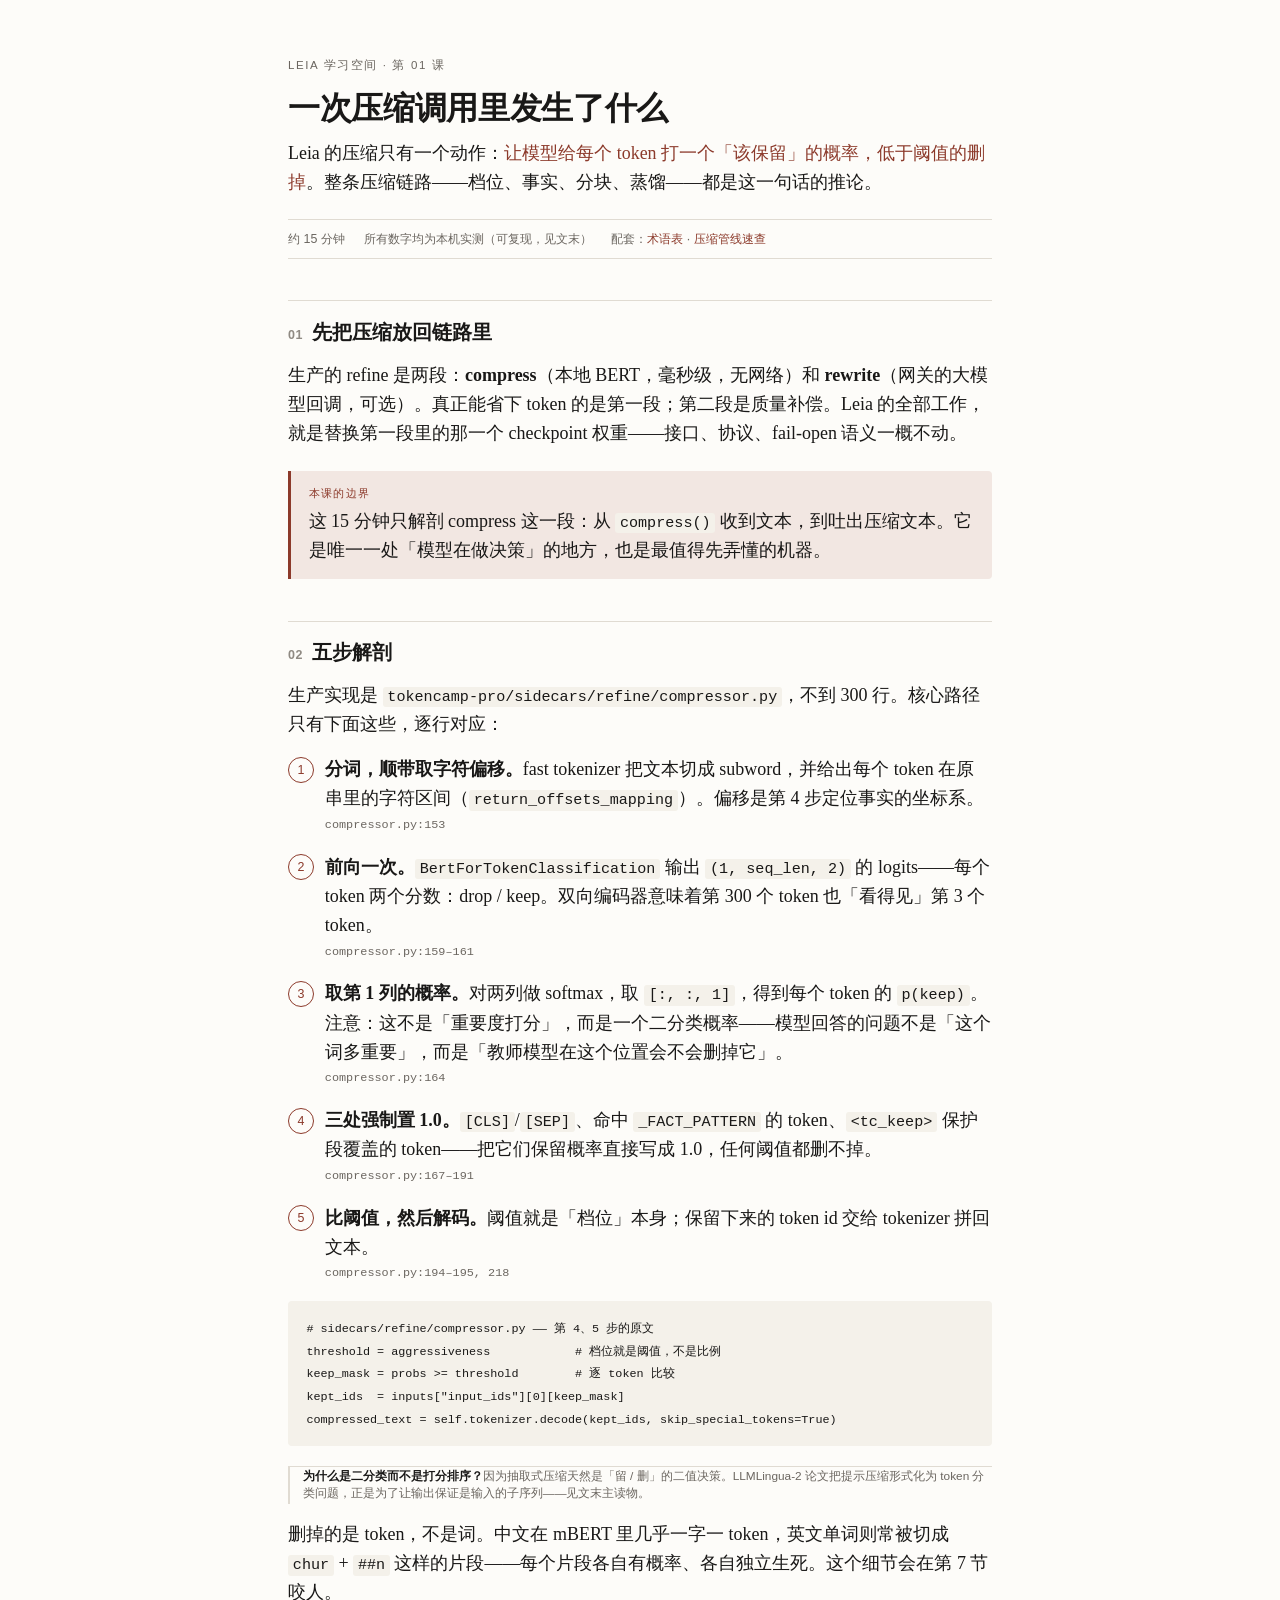
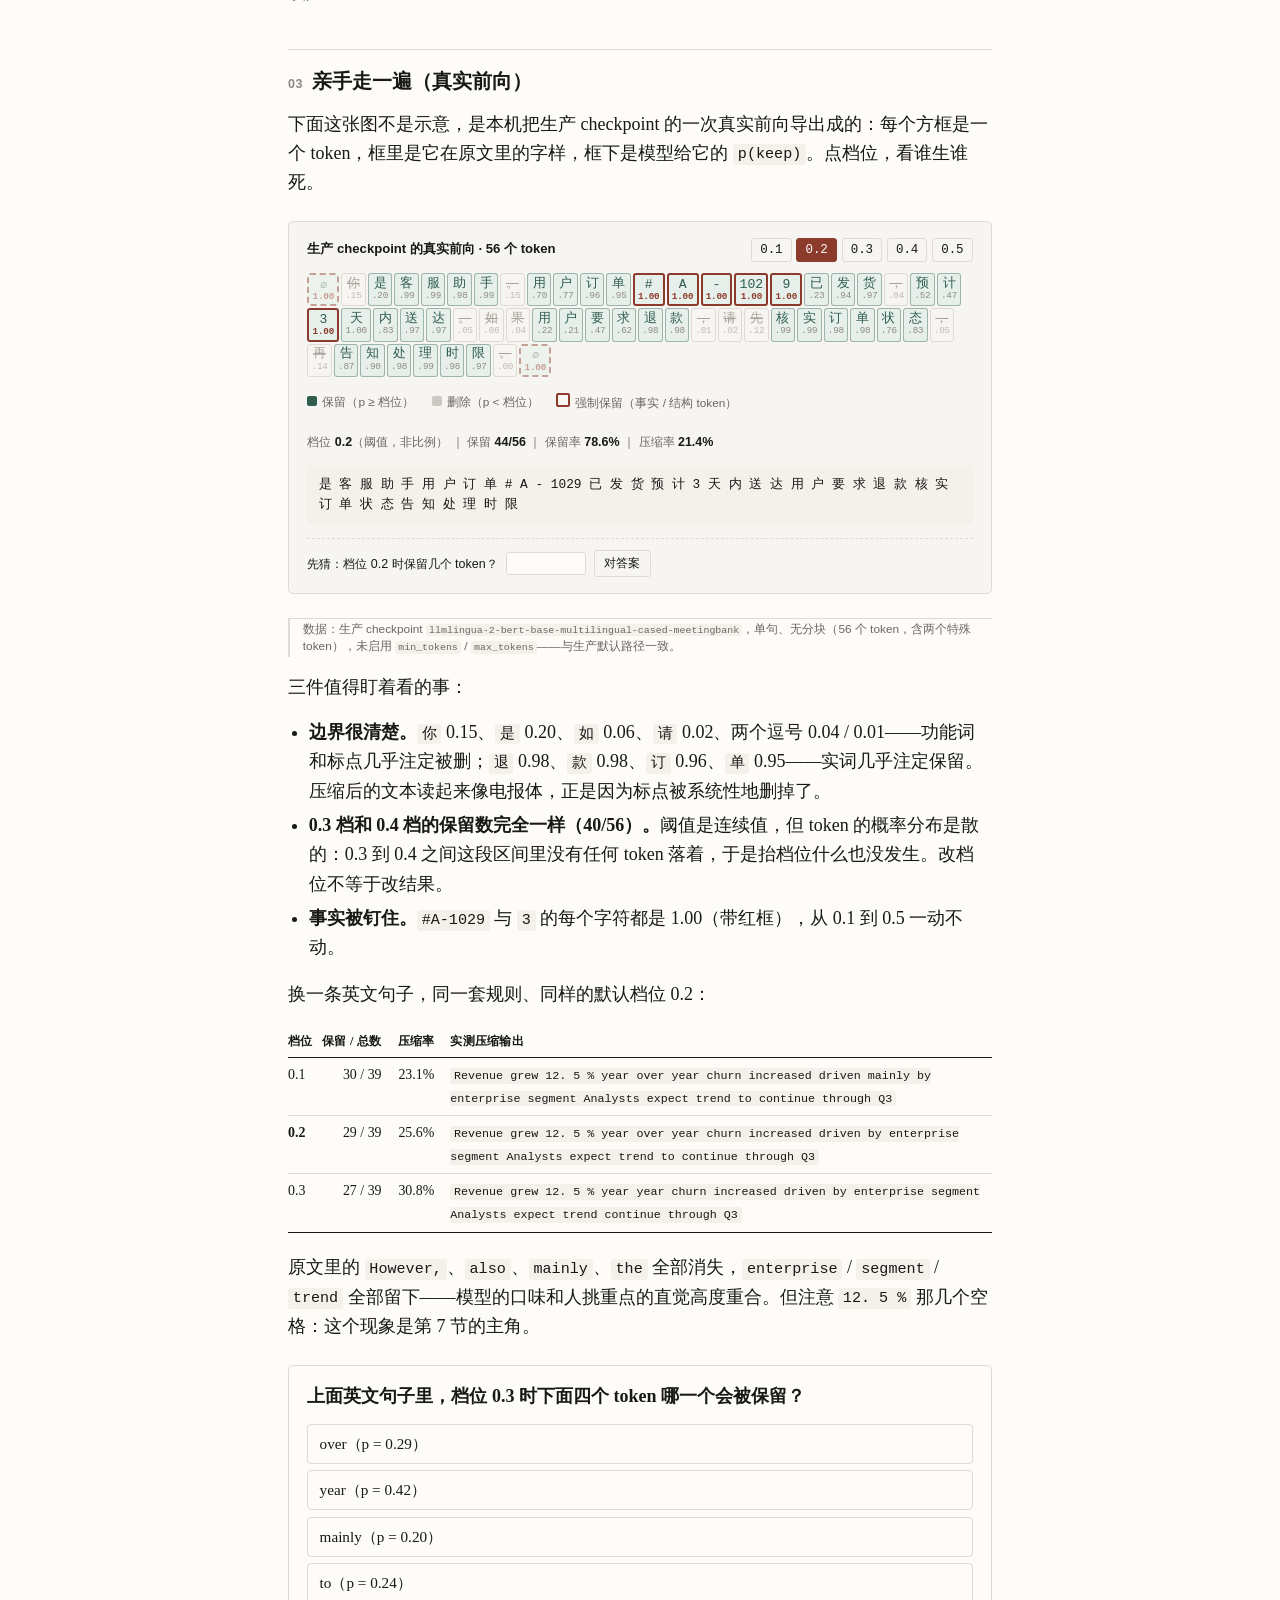
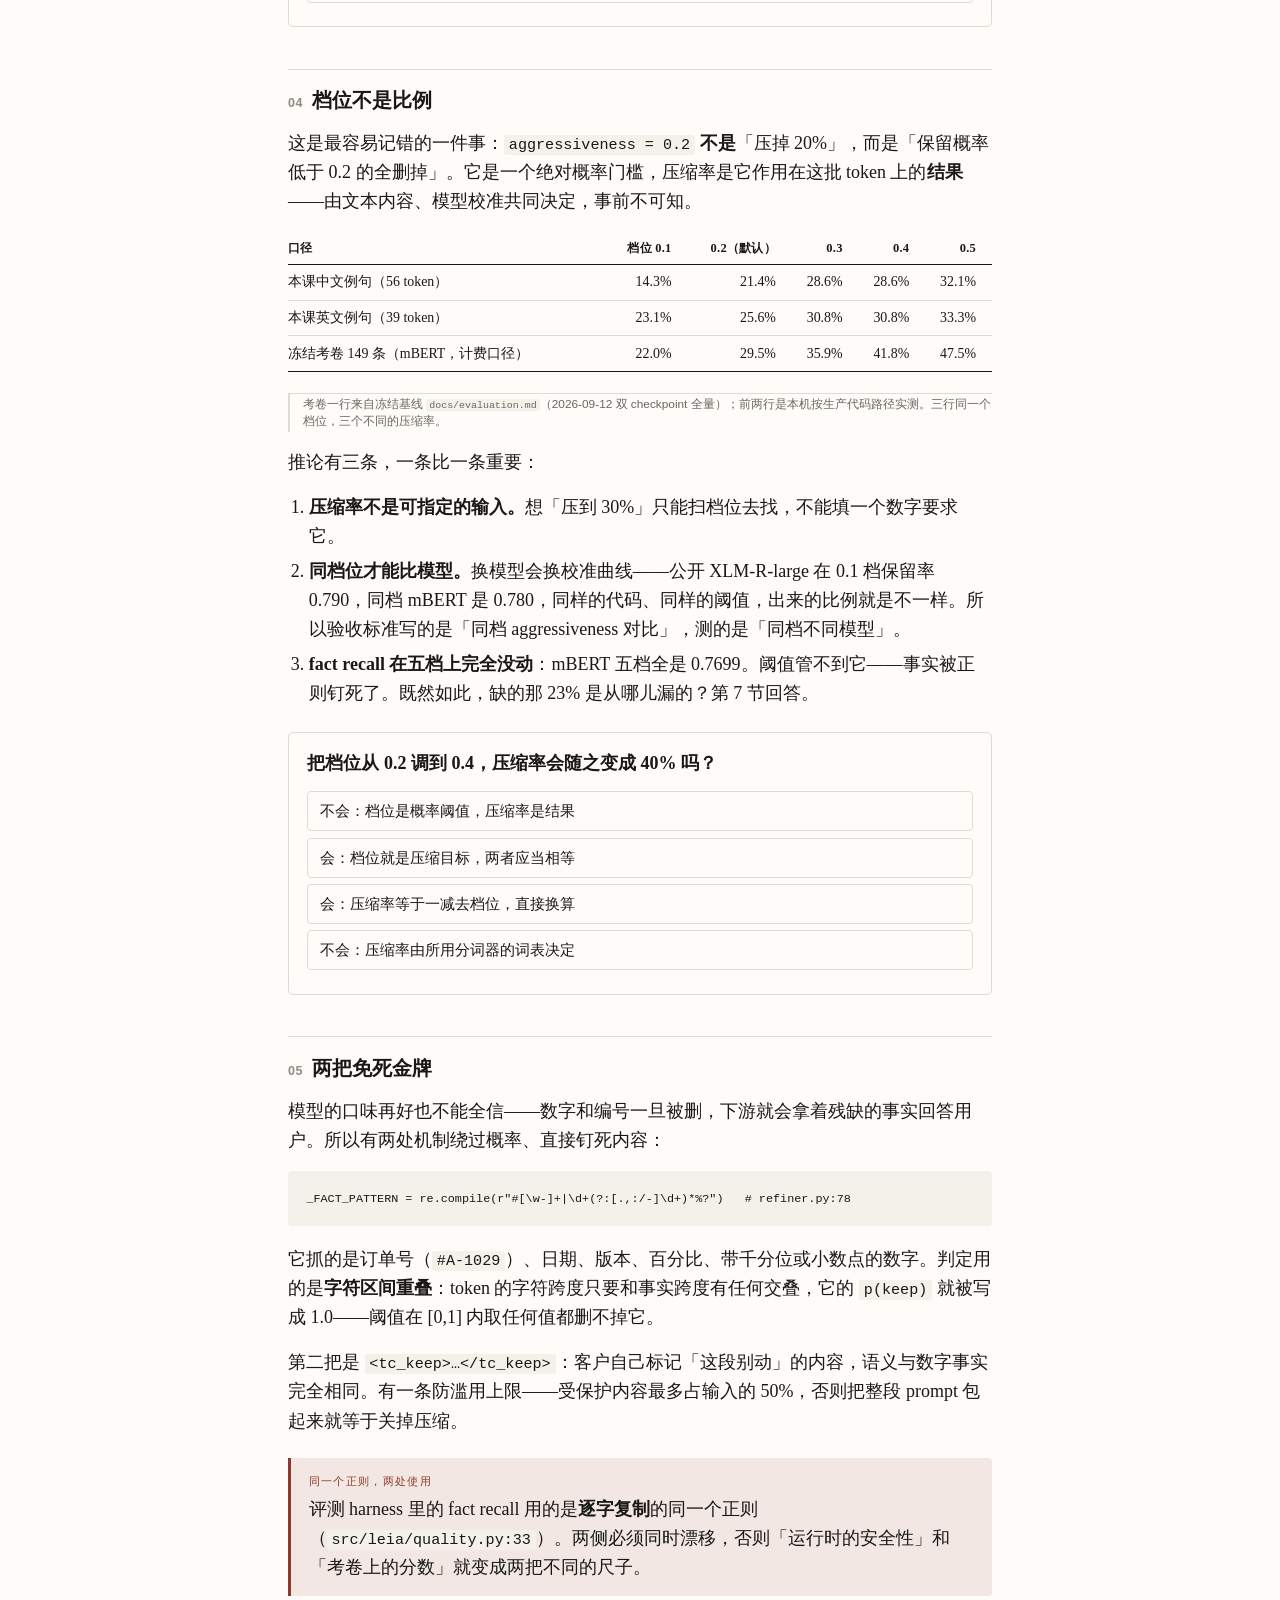
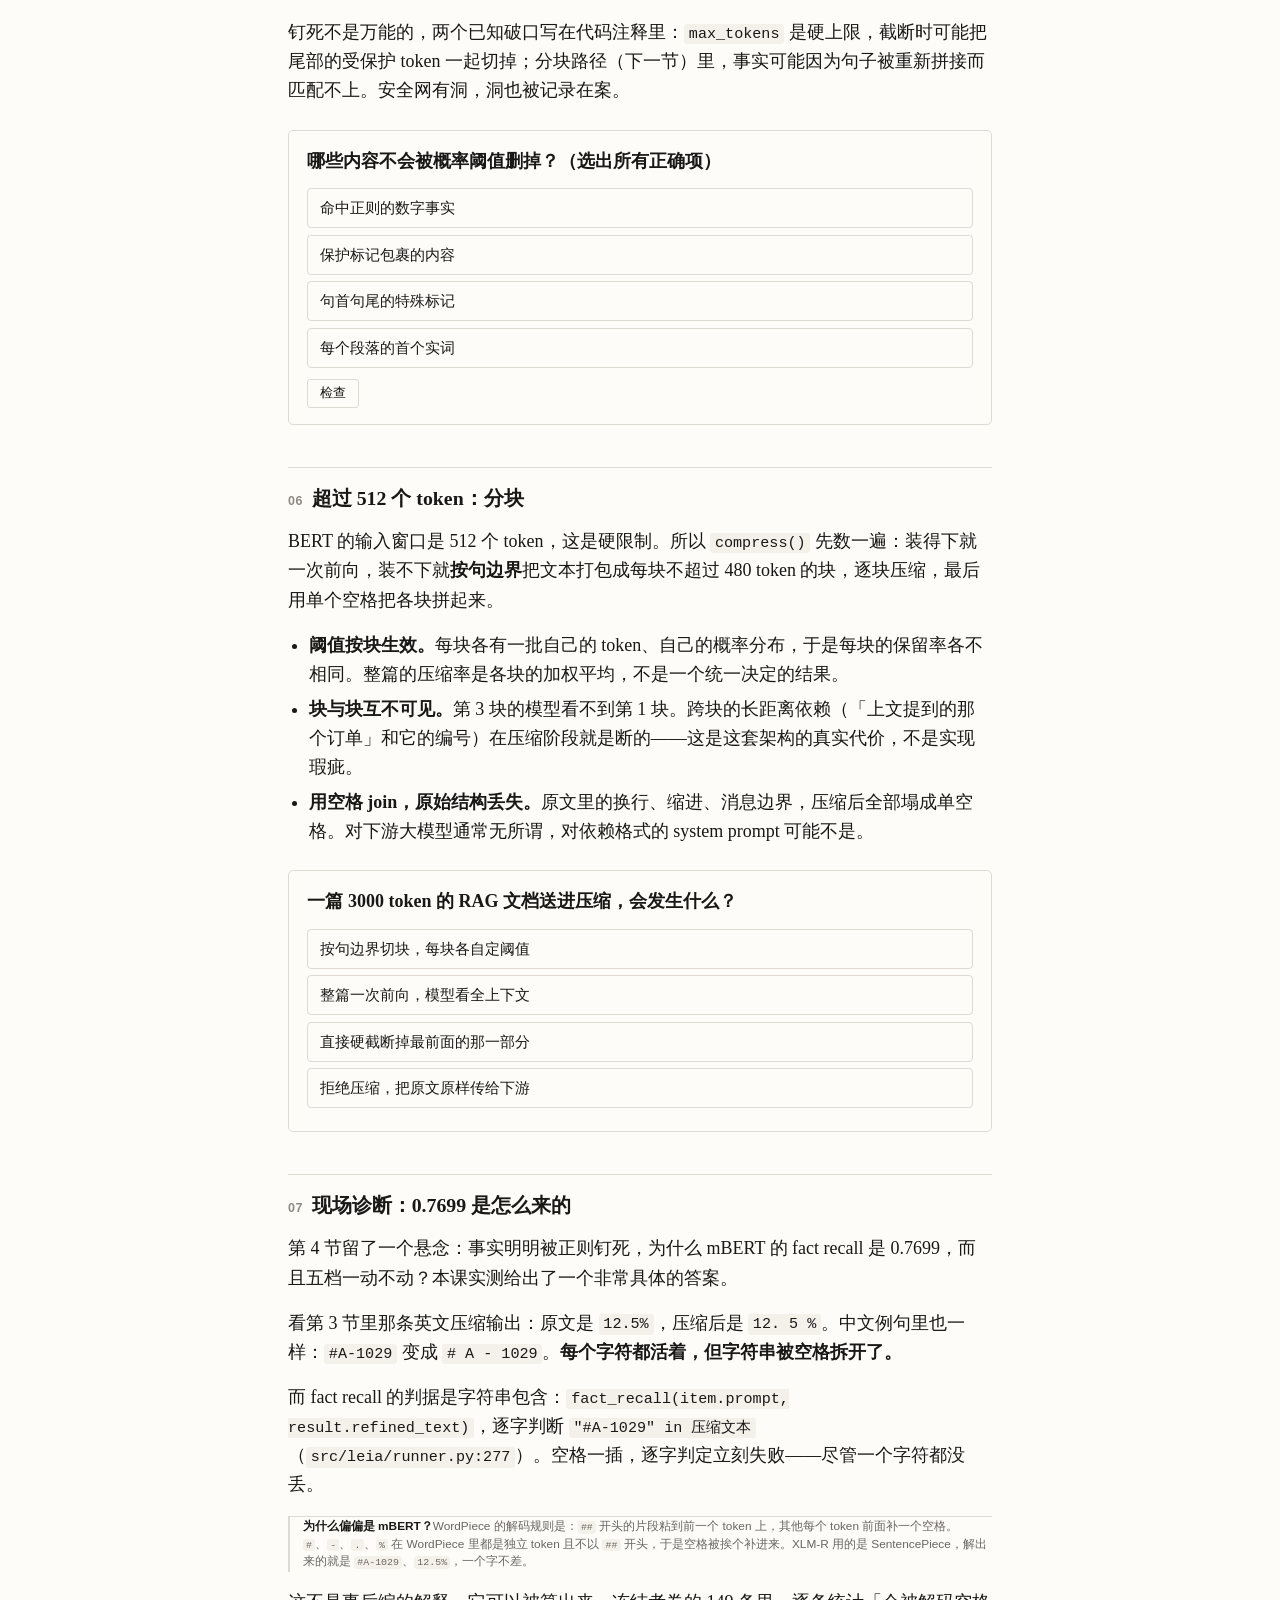
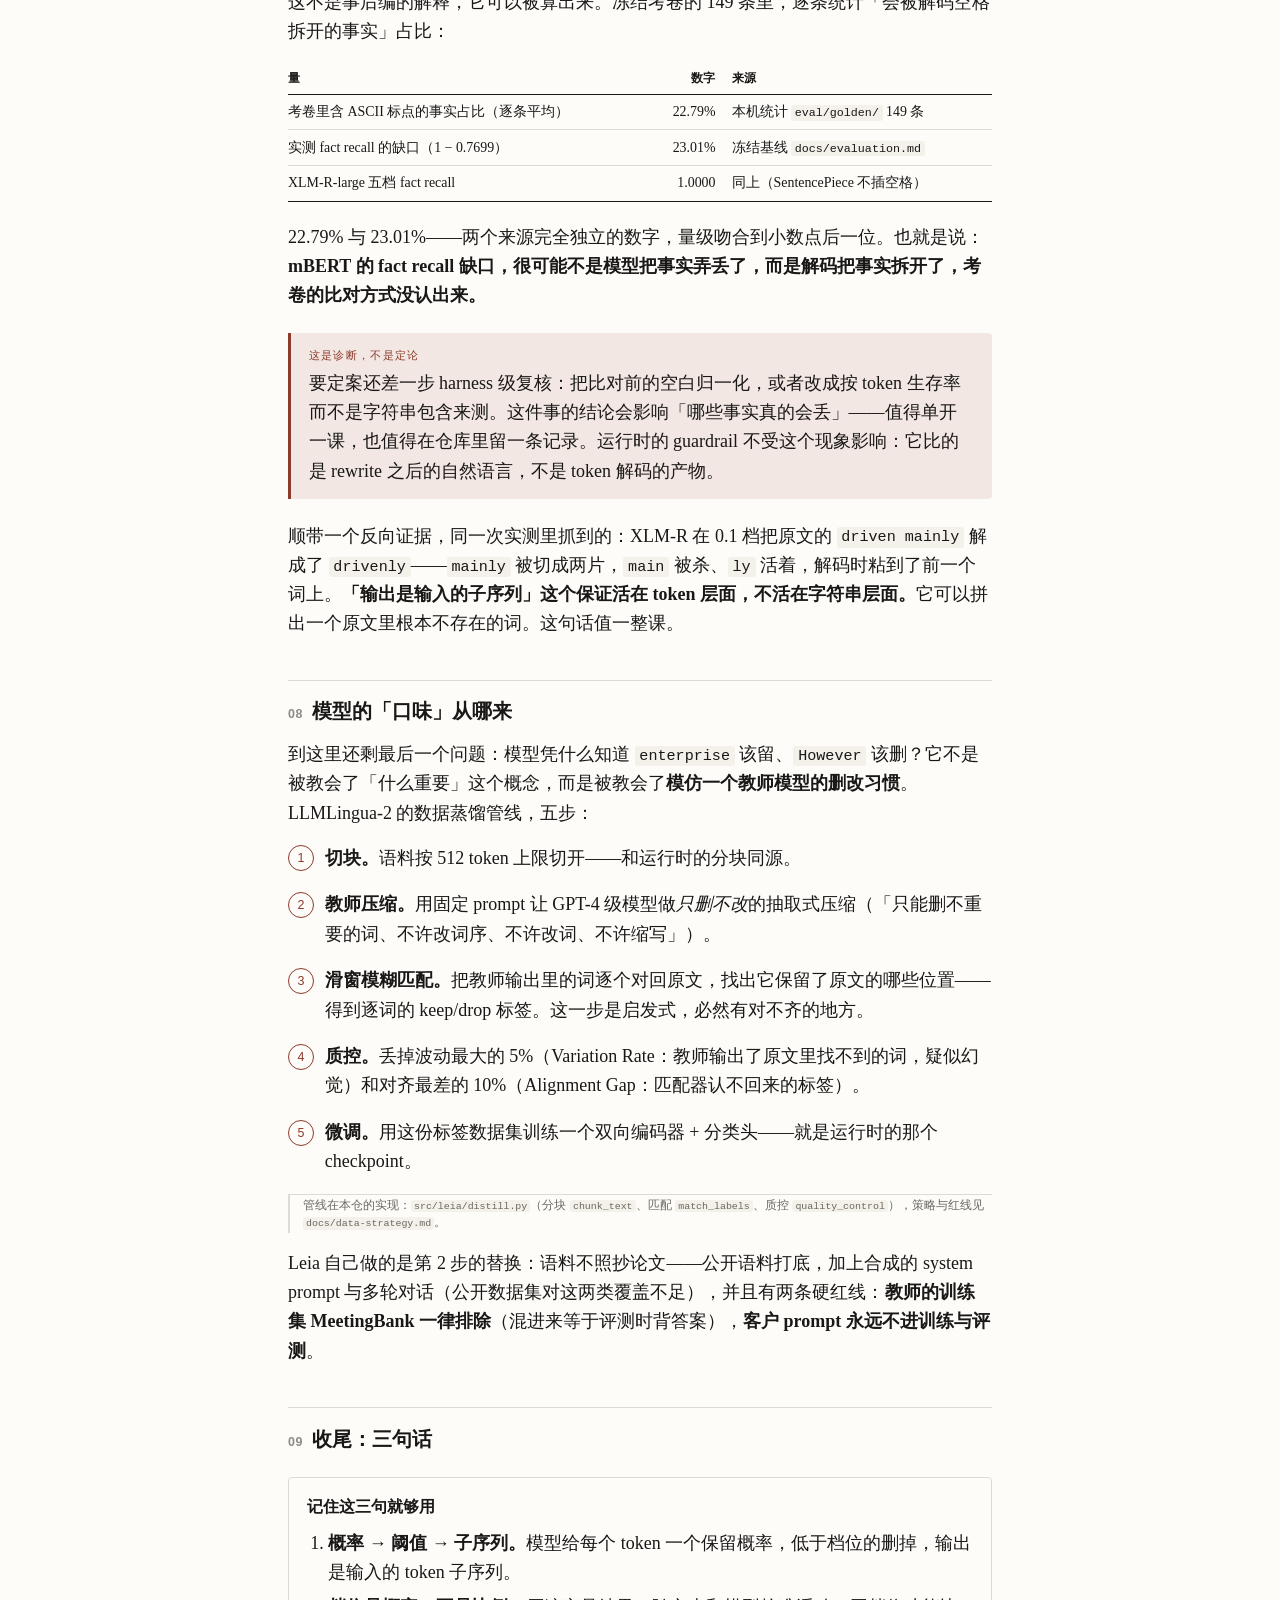
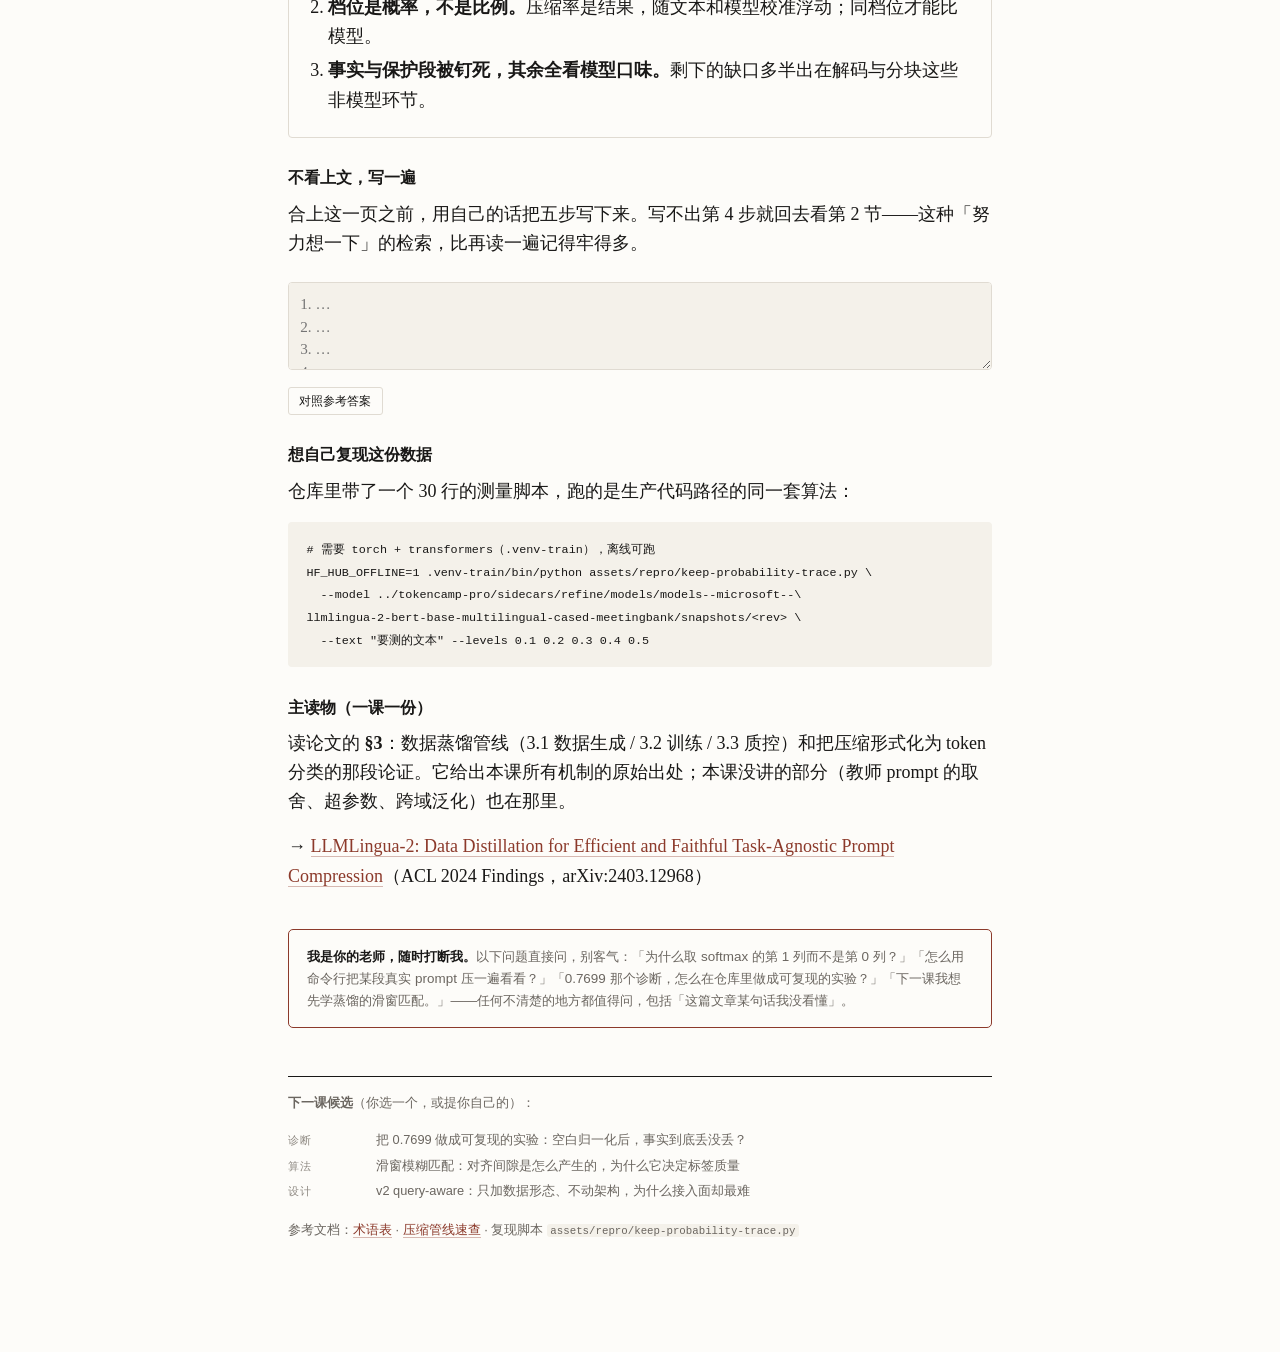
==== lessons/0001-what-happens-when-compress-runs.html @ a2d5cc8e "docs: add the teaching workspace — four lessons and four reference sheets Material for explaining th" ====
<!doctype html>
<html lang="zh-CN">
<head>
<meta charset="utf-8">
<meta name="viewport" content="width=device-width, initial-scale=1">
<title>第 01 课 · 一次压缩调用里发生了什么 — Leia 学习空间</title>
<link rel="stylesheet" href="../assets/lesson.css">
</head>
<body>
<main class="lesson">

<p class="eyebrow">Leia 学习空间 · 第 01 课</p>
<h1>一次压缩调用里发生了什么</h1>

<p class="lede">Leia 的压缩只有一个动作：<em>让模型给每个 token 打一个「该保留」的概率，低于阈值的删掉</em>。整条压缩链路——档位、事实、分块、蒸馏——都是这一句话的推论。</p>

<p class="meta">
  <span>约 15 分钟</span>
  <span>所有数字均为本机实测（可复现，见文末）</span>
  <span>配套：<a href="../reference/glossary.html">术语表</a> · <a href="../reference/compress-pipeline.html">压缩管线速查</a></span>
</p>

<h2><span class="num">01</span>先把压缩放回链路里</h2>

<p>生产的 refine 是两段：<strong>compress</strong>（本地 BERT，毫秒级，无网络）和 <strong>rewrite</strong>（网关的大模型回调，可选）。真正能省下 token 的是第一段；第二段是质量补偿。Leia 的全部工作，就是替换第一段里的那一个 checkpoint 权重——接口、协议、fail-open 语义一概不动。</p>

<div class="callout">
  <span class="label">本课的边界</span>
  <p>这 15 分钟只解剖 compress 这一段：从 <code>compress()</code> 收到文本，到吐出压缩文本。它是唯一一处「模型在做决策」的地方，也是最值得先弄懂的机器。</p>
</div>

<h2><span class="num">02</span>五步解剖</h2>

<p>生产实现是 <code>tokencamp-pro/sidecars/refine/compressor.py</code>，不到 300 行。核心路径只有下面这些，逐行对应：</p>

<ol class="steps">
  <li>
    <strong>分词，顺带取字符偏移。</strong>fast tokenizer 把文本切成 subword，并给出每个 token 在原串里的字符区间（<code>return_offsets_mapping</code>）。偏移是第 4 步定位事实的坐标系。
    <span class="where">compressor.py:153</span>
  </li>
  <li>
    <strong>前向一次。</strong><code>BertForTokenClassification</code> 输出 <code>(1, seq_len, 2)</code> 的 logits——每个 token 两个分数：drop / keep。双向编码器意味着第 300 个 token 也「看得见」第 3 个 token。
    <span class="where">compressor.py:159–161</span>
  </li>
  <li>
    <strong>取第 1 列的概率。</strong>对两列做 softmax，取 <code>[:, :, 1]</code>，得到每个 token 的 <code>p(keep)</code>。注意：这不是「重要度打分」，而是一个二分类概率——模型回答的问题不是「这个词多重要」，而是「教师模型在这个位置会不会删掉它」。
    <span class="where">compressor.py:164</span>
  </li>
  <li>
    <strong>三处强制置 1.0。</strong><code>[CLS]</code>/<code>[SEP]</code>、命中 <code>_FACT_PATTERN</code> 的 token、<code>&lt;tc_keep&gt;</code> 保护段覆盖的 token——把它们保留概率直接写成 1.0，任何阈值都删不掉。
    <span class="where">compressor.py:167–191</span>
  </li>
  <li>
    <strong>比阈值，然后解码。</strong>阈值就是「档位」本身；保留下来的 token id 交给 tokenizer 拼回文本。
    <span class="where">compressor.py:194–195, 218</span>
  </li>
</ol>

<pre><code># sidecars/refine/compressor.py —— 第 4、5 步的原文
threshold = aggressiveness            # 档位就是阈值，不是比例
keep_mask = probs &gt;= threshold        # 逐 token 比较
kept_ids  = inputs["input_ids"][0][keep_mask]
compressed_text = self.tokenizer.decode(kept_ids, skip_special_tokens=True)</code></pre>

<p class="note"><b>为什么是二分类而不是打分排序？</b>因为抽取式压缩天然是「留 / 删」的二值决策。LLMLingua-2 论文把提示压缩形式化为 token 分类问题，正是为了让输出保证是输入的子序列——见文末主读物。</p>

<p>删掉的是 token，不是词。中文在 mBERT 里几乎一字一 token，英文单词则常被切成 <code>chur</code> + <code>##n</code> 这样的片段——每个片段各自有概率、各自独立生死。这个细节会在第 7 节咬人。</p>

<h2><span class="num">03</span>亲手走一遍（真实前向）</h2>

<p>下面这张图不是示意，是本机把生产 checkpoint 的一次真实前向导出成的：每个方框是一个 token，框里是它在原文里的字样，框下是模型给它的 <code>p(keep)</code>。点档位，看谁生谁死。</p>

<div class="sim" id="sim-zh"></div>

<p class="note">数据：生产 checkpoint <code>llmlingua-2-bert-base-multilingual-cased-meetingbank</code>，单句、无分块（56 个 token，含两个特殊 token），未启用 <code>min_tokens</code> / <code>max_tokens</code>——与生产默认路径一致。</p>

<p>三件值得盯着看的事：</p>

<ul>
  <li><strong>边界很清楚。</strong><code>你</code> 0.15、<code>是</code> 0.20、<code>如</code> 0.06、<code>请</code> 0.02、两个逗号 0.04 / 0.01——功能词和标点几乎注定被删；<code>退</code> 0.98、<code>款</code> 0.98、<code>订</code> 0.96、<code>单</code> 0.95——实词几乎注定保留。压缩后的文本读起来像电报体，正是因为标点被系统性地删掉了。</li>
  <li><strong>0.3 档和 0.4 档的保留数完全一样（40/56）。</strong>阈值是连续值，但 token 的概率分布是散的：0.3 到 0.4 之间这段区间里没有任何 token 落着，于是抬档位什么也没发生。改档位不等于改结果。</li>
  <li><strong>事实被钉住。</strong><code>#A-1029</code> 与 <code>3</code> 的每个字符都是 1.00（带红框），从 0.1 到 0.5 一动不动。</li>
</ul>

<p>换一条英文句子，同一套规则、同样的默认档位 0.2：</p>

<table>
  <thead>
    <tr><th>档位</th><th class="num">保留 / 总数</th><th class="num">压缩率</th><th>实测压缩输出</th></tr>
  </thead>
  <tbody>
    <tr><td>0.1</td><td class="num">30 / 39</td><td class="num">23.1%</td><td><code>Revenue grew 12. 5 % year over year churn increased driven mainly by enterprise segment Analysts expect trend to continue through Q3</code></td></tr>
    <tr><td><strong>0.2</strong></td><td class="num">29 / 39</td><td class="num">25.6%</td><td><code>Revenue grew 12. 5 % year over year churn increased driven by enterprise segment Analysts expect trend to continue through Q3</code></td></tr>
    <tr><td>0.3</td><td class="num">27 / 39</td><td class="num">30.8%</td><td><code>Revenue grew 12. 5 % year year churn increased driven by enterprise segment Analysts expect trend continue through Q3</code></td></tr>
  </tbody>
</table>

<p>原文里的 <code>However,</code>、<code>also</code>、<code>mainly</code>、<code>the</code> 全部消失，<code>enterprise</code> / <code>segment</code> / <code>trend</code> 全部留下——模型的口味和人挑重点的直觉高度重合。但注意 <code>12. 5 %</code> 那几个空格：这个现象是第 7 节的主角。</p>

<div class="quiz">
  <p class="quiz-q">上面英文句子里，档位 <strong>0.3</strong> 时下面四个 token 哪一个会被<strong>保留</strong>？</p>
  <button class="quiz-opt" data-correct="false">over（p = 0.29）</button>
  <button class="quiz-opt" data-correct="true">year（p = 0.42）</button>
  <button class="quiz-opt" data-correct="false">mainly（p = 0.20）</button>
  <button class="quiz-opt" data-correct="false">to（p = 0.24）</button>
  <p class="quiz-fb"></p>
</div>

<h2><span class="num">04</span>档位不是比例</h2>

<p>这是最容易记错的一件事：<code>aggressiveness = 0.2</code> <strong>不是</strong>「压掉 20%」，而是「保留概率低于 0.2 的全删掉」。它是一个绝对概率门槛，压缩率是它作用在这批 token 上的<strong>结果</strong>——由文本内容、模型校准共同决定，事前不可知。</p>

<table>
  <thead>
    <tr><th>口径</th><th class="num">档位 0.1</th><th class="num">0.2（默认）</th><th class="num">0.3</th><th class="num">0.4</th><th class="num">0.5</th></tr>
  </thead>
  <tbody>
    <tr><td>本课中文例句（56 token）</td><td class="num">14.3%</td><td class="num">21.4%</td><td class="num">28.6%</td><td class="num">28.6%</td><td class="num">32.1%</td></tr>
    <tr><td>本课英文例句（39 token）</td><td class="num">23.1%</td><td class="num">25.6%</td><td class="num">30.8%</td><td class="num">30.8%</td><td class="num">33.3%</td></tr>
    <tr><td>冻结考卷 149 条（mBERT，计费口径）</td><td class="num">22.0%</td><td class="num">29.5%</td><td class="num">35.9%</td><td class="num">41.8%</td><td class="num">47.5%</td></tr>
  </tbody>
</table>

<p class="note">考卷一行来自冻结基线 <code>docs/evaluation.md</code>（2026-09-12 双 checkpoint 全量）；前两行是本机按生产代码路径实测。三行同一个档位，三个不同的压缩率。</p>

<p>推论有三条，一条比一条重要：</p>

<ol>
  <li><strong>压缩率不是可指定的输入。</strong>想「压到 30%」只能扫档位去找，不能填一个数字要求它。</li>
  <li><strong>同档位才能比模型。</strong>换模型会换校准曲线——公开 XLM-R-large 在 0.1 档保留率 0.790，同档 mBERT 是 0.780，同样的代码、同样的阈值，出来的比例就是不一样。所以验收标准写的是「同档 aggressiveness 对比」，测的是「同档不同模型」。</li>
  <li><strong>fact recall 在五档上完全没动</strong>：mBERT 五档全是 0.7699。阈值管不到它——事实被正则钉死了。既然如此，缺的那 23% 是从哪儿漏的？第 7 节回答。</li>
</ol>

<div class="quiz">
  <p class="quiz-q">把档位从 0.2 调到 0.4，压缩率会随之变成 40% 吗？</p>
  <button class="quiz-opt" data-correct="true">不会：档位是概率阈值，压缩率是结果</button>
  <button class="quiz-opt" data-correct="false">会：档位就是压缩目标，两者应当相等</button>
  <button class="quiz-opt" data-correct="false">会：压缩率等于一减去档位，直接换算</button>
  <button class="quiz-opt" data-correct="false">不会：压缩率由所用分词器的词表决定</button>
  <p class="quiz-fb"></p>
</div>

<h2><span class="num">05</span>两把免死金牌</h2>

<p>模型的口味再好也不能全信——数字和编号一旦被删，下游就会拿着残缺的事实回答用户。所以有两处机制绕过概率、直接钉死内容：</p>

<pre><code>_FACT_PATTERN = re.compile(r"#[\w-]+|\d+(?:[.,:/-]\d+)*%?")   # refiner.py:78</code></pre>

<p>它抓的是订单号（<code>#A-1029</code>）、日期、版本、百分比、带千分位或小数点的数字。判定用的是<strong>字符区间重叠</strong>：token 的字符跨度只要和事实跨度有任何交叠，它的 <code>p(keep)</code> 就被写成 1.0——阈值在 [0,1] 内取任何值都删不掉它。</p>

<p>第二把是 <code>&lt;tc_keep&gt;…&lt;/tc_keep&gt;</code>：客户自己标记「这段别动」的内容，语义与数字事实完全相同。有一条防滥用上限——受保护内容最多占输入的 50%，否则把整段 prompt 包起来就等于关掉压缩。</p>

<div class="callout">
  <span class="label">同一个正则，两处使用</span>
  <p>评测 harness 里的 fact recall 用的是<strong>逐字复制</strong>的同一个正则（<code>src/leia/quality.py:33</code>）。两侧必须同时漂移，否则「运行时的安全性」和「考卷上的分数」就变成两把不同的尺子。</p>
</div>

<p>钉死不是万能的，两个已知破口写在代码注释里：<code>max_tokens</code> 是硬上限，截断时可能把尾部的受保护 token 一起切掉；分块路径（下一节）里，事实可能因为句子被重新拼接而匹配不上。安全网有洞，洞也被记录在案。</p>

<div class="quiz" data-multi="true">
  <p class="quiz-q">哪些内容<strong>不会</strong>被概率阈值删掉？（选出所有正确项）</p>
  <button class="quiz-opt" data-correct="true" aria-pressed="false">命中正则的数字事实</button>
  <button class="quiz-opt" data-correct="true" aria-pressed="false">保护标记包裹的内容</button>
  <button class="quiz-opt" data-correct="true" aria-pressed="false">句首句尾的特殊标记</button>
  <button class="quiz-opt" data-correct="false" aria-pressed="false">每个段落的首个实词</button>
  <button class="quiz-check" type="button">检查</button>
  <p class="quiz-fb"></p>
</div>

<h2><span class="num">06</span>超过 512 个 token：分块</h2>

<p>BERT 的输入窗口是 512 个 token，这是硬限制。所以 <code>compress()</code> 先数一遍：装得下就一次前向，装不下就<strong>按句边界</strong>把文本打包成每块不超过 480 token 的块，逐块压缩，最后用单个空格把各块拼起来。</p>

<ul>
  <li><strong>阈值按块生效。</strong>每块各有一批自己的 token、自己的概率分布，于是每块的保留率各不相同。整篇的压缩率是各块的加权平均，不是一个统一决定的结果。</li>
  <li><strong>块与块互不可见。</strong>第 3 块的模型看不到第 1 块。跨块的长距离依赖（「上文提到的那个订单」和它的编号）在压缩阶段就是断的——这是这套架构的真实代价，不是实现瑕疵。</li>
  <li><strong>用空格 join，原始结构丢失。</strong>原文里的换行、缩进、消息边界，压缩后全部塌成单空格。对下游大模型通常无所谓，对依赖格式的 system prompt 可能不是。</li>
</ul>

<div class="quiz">
  <p class="quiz-q">一篇 3000 token 的 RAG 文档送进压缩，会发生什么？</p>
  <button class="quiz-opt" data-correct="true">按句边界切块，每块各自定阈值</button>
  <button class="quiz-opt" data-correct="false">整篇一次前向，模型看全上下文</button>
  <button class="quiz-opt" data-correct="false">直接硬截断掉最前面的那一部分</button>
  <button class="quiz-opt" data-correct="false">拒绝压缩，把原文原样传给下游</button>
  <p class="quiz-fb"></p>
</div>

<h2><span class="num">07</span>现场诊断：0.7699 是怎么来的</h2>

<p>第 4 节留了一个悬念：事实明明被正则钉死，为什么 mBERT 的 fact recall 是 0.7699，而且五档一动不动？本课实测给出了一个非常具体的答案。</p>

<p>看第 3 节里那条英文压缩输出：原文是 <code>12.5%</code>，压缩后是 <code>12. 5 %</code>。中文例句里也一样：<code>#A-1029</code> 变成 <code># A - 1029</code>。<strong>每个字符都活着，但字符串被空格拆开了。</strong></p>

<p>而 fact recall 的判据是字符串包含：<code>fact_recall(item.prompt, result.refined_text)</code>，逐字判断 <code>"#A-1029" in 压缩文本</code>（<code>src/leia/runner.py:277</code>）。空格一插，逐字判定立刻失败——尽管一个字符都没丢。</p>

<p class="note"><b>为什么偏偏是 mBERT？</b>WordPiece 的解码规则是：<code>##</code> 开头的片段粘到前一个 token 上，其他每个 token 前面补一个空格。<code>#</code>、<code>-</code>、<code>.</code>、<code>%</code> 在 WordPiece 里都是独立 token 且不以 <code>##</code> 开头，于是空格被挨个补进来。XLM-R 用的是 SentencePiece，解出来的就是 <code>#A-1029</code>、<code>12.5%</code>，一个字不差。</p>

<p>这不是事后编的解释，它可以被算出来。冻结考卷的 149 条里，逐条统计「会被解码空格拆开的事实」占比：</p>

<table>
  <thead><tr><th>量</th><th class="num">数字</th><th>来源</th></tr></thead>
  <tbody>
    <tr><td>考卷里含 ASCII 标点的事实占比（逐条平均）</td><td class="num">22.79%</td><td>本机统计 <code>eval/golden/</code> 149 条</td></tr>
    <tr><td>实测 fact recall 的缺口（1 − 0.7699）</td><td class="num">23.01%</td><td>冻结基线 <code>docs/evaluation.md</code></td></tr>
    <tr><td>XLM-R-large 五档 fact recall</td><td class="num">1.0000</td><td>同上（SentencePiece 不插空格）</td></tr>
  </tbody>
</table>

<p>22.79% 与 23.01%——两个来源完全独立的数字，量级吻合到小数点后一位。也就是说：<strong>mBERT 的 fact recall 缺口，很可能不是模型把事实弄丢了，而是解码把事实拆开了，考卷的比对方式没认出来。</strong></p>

<div class="callout">
  <span class="label">这是诊断，不是定论</span>
  <p>要定案还差一步 harness 级复核：把比对前的空白归一化，或者改成按 token 生存率而不是字符串包含来测。这件事的结论会影响「哪些事实真的会丢」——值得单开一课，也值得在仓库里留一条记录。运行时的 guardrail 不受这个现象影响：它比的是 rewrite 之后的自然语言，不是 token 解码的产物。</p>
</div>

<p>顺带一个反向证据，同一次实测里抓到的：XLM-R 在 0.1 档把原文的 <code>driven mainly</code> 解成了 <code>drivenly</code>——<code>mainly</code> 被切成两片，<code>main</code> 被杀、<code>ly</code> 活着，解码时粘到了前一个词上。<strong>「输出是输入的子序列」这个保证活在 token 层面，不活在字符串层面。</strong>它可以拼出一个原文里根本不存在的词。这句话值一整课。</p>

<h2><span class="num">08</span>模型的「口味」从哪来</h2>

<p>到这里还剩最后一个问题：模型凭什么知道 <code>enterprise</code> 该留、<code>However</code> 该删？它不是被教会了「什么重要」这个概念，而是被教会了<strong>模仿一个教师模型的删改习惯</strong>。LLMLingua-2 的数据蒸馏管线，五步：</p>

<ol class="steps">
  <li><strong>切块。</strong>语料按 512 token 上限切开——和运行时的分块同源。</li>
  <li><strong>教师压缩。</strong>用固定 prompt 让 GPT-4 级模型做<em>只删不改</em>的抽取式压缩（「只能删不重要的词、不许改词序、不许改词、不许缩写」）。</li>
  <li><strong>滑窗模糊匹配。</strong>把教师输出里的词逐个对回原文，找出它保留了原文的哪些位置——得到逐词的 keep/drop 标签。这一步是启发式，必然有对不齐的地方。</li>
  <li><strong>质控。</strong>丢掉波动最大的 5%（Variation Rate：教师输出了原文里找不到的词，疑似幻觉）和对齐最差的 10%（Alignment Gap：匹配器认不回来的标签）。</li>
  <li><strong>微调。</strong>用这份标签数据集训练一个双向编码器 + 分类头——就是运行时的那个 checkpoint。</li>
</ol>

<p class="note">管线在本仓的实现：<code>src/leia/distill.py</code>（分块 <code>chunk_text</code>、匹配 <code>match_labels</code>、质控 <code>quality_control</code>），策略与红线见 <code>docs/data-strategy.md</code>。</p>

<p>Leia 自己做的是第 2 步的替换：语料不照抄论文——公开语料打底，加上合成的 system prompt 与多轮对话（公开数据集对这两类覆盖不足），并且有两条硬红线：<strong>教师的训练集 MeetingBank 一律排除</strong>（混进来等于评测时背答案），<strong>客户 prompt 永远不进训练与评测</strong>。</p>

<h2><span class="num">09</span>收尾：三句话</h2>

<div class="rule-box">
  <h3>记住这三句就够用</h3>
  <ol>
    <li><strong>概率 → 阈值 → 子序列。</strong>模型给每个 token 一个保留概率，低于档位的删掉，输出是输入的 token 子序列。</li>
    <li><strong>档位是概率，不是比例。</strong>压缩率是结果，随文本和模型校准浮动；同档位才能比模型。</li>
    <li><strong>事实与保护段被钉死，其余全看模型口味。</strong>剩下的缺口多半出在解码与分块这些非模型环节。</li>
  </ol>
</div>

<h3>不看上文，写一遍</h3>
<p>合上这一页之前，用自己的话把五步写下来。写不出第 4 步就回去看第 2 节——这种「努力想一下」的检索，比再读一遍记得牢得多。</p>

<div class="recall" data-key="lesson-0001:five-steps">
  <textarea placeholder="1. …&#10;2. …&#10;3. …&#10;4. …&#10;5. …"></textarea>
  <div class="recall-bar"><button class="recall-btn" type="button">对照参考答案</button></div>
  <div class="recall-answer">
    <p>1. <strong>分词 + 取字符偏移</strong>（偏移留给事实定位用）；<br>
       2. <strong>前向一次</strong>，得到每个 token 的两个 logits；<br>
       3. <strong>softmax 取第 1 列</strong>，得到 <code>p(keep)</code>；<br>
       4. <strong>三处强制 1.0</strong>：特殊 token、事实正则命中、<code>&lt;tc_keep&gt;</code> 保护段；<br>
       5. <strong>与档位比较并解码</strong>：<code>p &gt;= aggressiveness</code> 的 token 拼回文本。</p>
  </div>
</div>

<h3>想自己复现这份数据</h3>
<p>仓库里带了一个 30 行的测量脚本，跑的是生产代码路径的同一套算法：</p>

<pre><code># 需要 torch + transformers（.venv-train），离线可跑
HF_HUB_OFFLINE=1 .venv-train/bin/python assets/repro/keep-probability-trace.py \
  --model ../tokencamp-pro/sidecars/refine/models/models--microsoft--\
llmlingua-2-bert-base-multilingual-cased-meetingbank/snapshots/&lt;rev&gt; \
  --text "要测的文本" --levels 0.1 0.2 0.3 0.4 0.5</code></pre>

<h3>主读物（一课一份）</h3>
<p>读论文的 <strong>§3</strong>：数据蒸馏管线（3.1 数据生成 / 3.2 训练 / 3.3 质控）和把压缩形式化为 token 分类的那段论证。它给出本课所有机制的原始出处；本课没讲的部分（教师 prompt 的取舍、超参数、跨域泛化）也在那里。</p>
<p>→ <a href="https://arxiv.org/abs/2403.12968">LLMLingua-2: Data Distillation for Efficient and Faithful Task-Agnostic Prompt Compression</a>（ACL 2024 Findings，arXiv:2403.12968）</p>

<div class="ask-teacher">
  <b>我是你的老师，随时打断我。</b>以下问题直接问，别客气：「为什么取 softmax 的第 1 列而不是第 0 列？」「怎么用命令行把某段真实 prompt 压一遍看看？」「0.7699 那个诊断，怎么在仓库里做成可复现的实验？」「下一课我想先学蒸馏的滑窗匹配。」——任何不清楚的地方都值得问，包括「这篇文章某句话我没看懂」。
</div>

<div class="docnav">
  <p><strong>下一课候选</strong>（你选一个，或提你自己的）：</p>
  <ul>
    <li><span class="tag">诊断</span>把 0.7699 做成可复现的实验：空白归一化后，事实到底丢没丢？</li>
    <li><span class="tag">算法</span>滑窗模糊匹配：对齐间隙是怎么产生的，为什么它决定标签质量</li>
    <li><span class="tag">设计</span>v2 query-aware：只加数据形态、不动架构，为什么接入面却最难</li>
  </ul>
  <p style="margin-top:1rem">参考文档：<a href="../reference/glossary.html">术语表</a> · <a href="../reference/compress-pipeline.html">压缩管线速查</a> · 复现脚本 <code>assets/repro/keep-probability-trace.py</code></p>
</div>

</main>

<script src="../assets/data/trace-zh.js"></script>
<script src="../assets/threshold-sim.js"></script>
<script src="../assets/quiz.js"></script>
<script>
  ThresholdSim.mount(document.getElementById("sim-zh"), window.LEIA_TRACE_ZH, {
    title: "生产 checkpoint 的真实前向 · 56 个 token",
    initial: 0.2
  });
</script>
</body>
</html>
---- assets/lesson.css ----
/* ==========================================================================
   lesson.css — shared stylesheet for the Leia teaching workspace
   Linked by every lesson and reference document so the course reads as one
   document family. Plain CSS, no build step, works from file:// and prints.
   ========================================================================== */

:root {
  --paper: #fdfcf9;
  --ink: #191817;
  --muted: #6b6660;
  --faint: #8f8a83;
  --rule: #e0dbd2;
  --accent: #8c3a2b;
  --accent-soft: #f2e7e2;
  --keep: #2f5d50;
  --keep-soft: #e6efe9;
  --drop: #a9a39b;
  --code-bg: #f4f1ea;
  --measure: 44rem;
  --serif: "Iowan Old Style", "Palatino Linotype", Palatino, Georgia,
    "Songti SC", "Noto Serif CJK SC", "Sources Han Serif SC", serif;
  --sans: -apple-system, BlinkMacSystemFont, "Segoe UI", "PingFang SC",
    "Hiragino Sans GB", "Microsoft YaHei", sans-serif;
  --mono: ui-monospace, "SF Mono", SFMono-Regular, Menlo, Consolas,
    "Liberation Mono", monospace;
}

@media (prefers-color-scheme: dark) {
  :root {
    --paper: #171615;
    --ink: #e9e5de;
    --muted: #a49e95;
    --faint: #8b857d;
    --rule: #38352f;
    --accent: #dc9b86;
    --accent-soft: #2e2523;
    --keep: #86c7b0;
    --keep-soft: #1e2a26;
    --drop: #6d6862;
    --code-bg: #211f1d;
  }
}

* { box-sizing: border-box; }

html { -webkit-text-size-adjust: 100%; }

body {
  margin: 0;
  padding: 3.5rem 1.5rem 6rem;
  background: var(--paper);
  color: var(--ink);
  font-family: var(--serif);
  font-size: 18px;
  line-height: 1.62;
  font-kerning: normal;
  text-rendering: optimizeLegibility;
}

.lesson,
.doc {
  max-width: var(--measure);
  margin: 0 auto;
}

a {
  color: var(--accent);
  text-decoration: none;
  border-bottom: 1px solid color-mix(in srgb, var(--accent) 35%, transparent);
}
a:hover { border-bottom-color: var(--accent); }

p { margin: 0 0 1rem; }
ul, ol { margin: 0 0 1.1rem; padding-left: 1.3rem; }
li { margin-bottom: .35rem; }
strong { font-weight: 650; }
em { font-style: italic; }

code, pre, kbd {
  font-family: var(--mono);
  font-size: .84em;
}
code {
  background: var(--code-bg);
  padding: .08em .32em;
  border-radius: 3px;
  word-break: break-word;
}
pre {
  background: var(--code-bg);
  padding: 1rem 1.15rem;
  border-radius: 4px;
  overflow-x: auto;
  line-height: 1.5;
  margin: 0 0 1.2rem;
}
pre code { background: none; padding: 0; font-size: .78em; }

/* ── headings ─────────────────────────────────────────────────────────── */

.eyebrow {
  font-family: var(--sans);
  font-size: .72rem;
  letter-spacing: .14em;
  text-transform: uppercase;
  color: var(--muted);
  margin: 0 0 .9rem;
}

h1 {
  font-size: 2rem;
  line-height: 1.2;
  font-weight: 600;
  letter-spacing: -.01em;
  margin: 0 0 .7rem;
}

h2 {
  font-size: 1.24rem;
  font-weight: 600;
  margin: 2.6rem 0 .8rem;
  padding-top: .9rem;
  border-top: 1px solid var(--rule);
}

h2 .num {
  font-family: var(--sans);
  font-size: .78rem;
  color: var(--faint);
  margin-right: .55rem;
  letter-spacing: .04em;
}

h3 {
  font-size: 1.02rem;
  font-weight: 650;
  margin: 1.7rem 0 .5rem;
}

.lede {
  font-size: 1.12rem;
  color: var(--ink);
  margin: 0 0 1.4rem;
}
.lede em { color: var(--accent); font-style: normal; }

.meta {
  font-family: var(--sans);
  font-size: .78rem;
  color: var(--muted);
  border-top: 1px solid var(--rule);
  border-bottom: 1px solid var(--rule);
  padding: .55rem 0;
  margin: 0 0 2.2rem;
  display: flex;
  gap: 1.2rem;
  flex-wrap: wrap;
}
.meta a { border-bottom: none; }

/* ── sidenotes ────────────────────────────────────────────────────────── */

.note {
  float: right;
  clear: right;
  width: 13.5rem;
  margin: .25rem -16rem 1rem 1.6rem;
  font-family: var(--sans);
  font-size: .74rem;
  line-height: 1.45;
  color: var(--muted);
  border-top: 1px solid var(--rule);
  padding-top: .4rem;
}
.note b { color: var(--ink); font-weight: 600; }

/* ── callouts ─────────────────────────────────────────────────────────── */

.callout {
  border-left: 3px solid var(--accent);
  background: var(--accent-soft);
  padding: .85rem 1.1rem;
  margin: 1.4rem 0;
  border-radius: 0 4px 4px 0;
}
.callout p:last-child { margin-bottom: 0; }
.callout .label {
  font-family: var(--sans);
  font-size: .7rem;
  letter-spacing: .12em;
  text-transform: uppercase;
  color: var(--accent);
  display: block;
  margin-bottom: .3rem;
}

.rule-box {
  border: 1px solid var(--rule);
  border-radius: 4px;
  padding: 1rem 1.15rem .3rem;
  margin: 1.4rem 0;
}
.rule-box h3 { margin-top: 0; }

/* ── tables ───────────────────────────────────────────────────────────── */

table {
  border-collapse: collapse;
  width: 100%;
  margin: 0 0 1.3rem;
  font-size: .87rem;
  font-variant-numeric: tabular-nums;
}
th {
  text-align: left;
  font-weight: 600;
  border-bottom: 1px solid var(--ink);
  padding: .35rem .6rem .35rem 0;
  font-size: .78rem;
  letter-spacing: .02em;
  white-space: nowrap;
}
td {
  border-bottom: 1px solid var(--rule);
  padding: .38rem .6rem .38rem 0;
  vertical-align: top;
}
tr:last-child td { border-bottom: 1px solid var(--ink); }
td.num, th.num { text-align: right; padding-right: 1rem; white-space: nowrap; }

/* ── pipeline / step list ─────────────────────────────────────────────── */

.steps { counter-reset: step; list-style: none; padding: 0; }
.steps > li {
  counter-increment: step;
  position: relative;
  padding-left: 2.3rem;
  margin-bottom: 1.1rem;
}
.steps > li::before {
  content: counter(step);
  position: absolute;
  left: 0;
  top: .1rem;
  width: 1.5rem;
  height: 1.5rem;
  border: 1px solid var(--accent);
  color: var(--accent);
  border-radius: 50%;
  font-family: var(--sans);
  font-size: .78rem;
  display: flex;
  align-items: center;
  justify-content: center;
}
.steps .where {
  font-family: var(--mono);
  font-size: .74rem;
  color: var(--muted);
  display: block;
  margin-top: .15rem;
}

/* ── token chips ──────────────────────────────────────────────────────── */

.tok-strip {
  display: flex;
  flex-wrap: wrap;
  gap: 2px;
  margin: .2rem 0 1rem;
  font-family: var(--mono);
}
.tok {
  display: flex;
  flex-direction: column;
  align-items: center;
  min-width: 1.5rem;
  padding: .18rem .2rem .12rem;
  border: 1px solid var(--rule);
  border-radius: 3px;
  line-height: 1.1;
  cursor: default;
}
.tok .s { font-size: .82rem; white-space: pre; }
.tok .p { font-size: .58rem; color: var(--faint); letter-spacing: -.02em; }
.tok.kept { background: var(--keep-soft); border-color: color-mix(in srgb, var(--keep) 40%, transparent); }
.tok.kept .s { color: var(--keep); }
.tok.dropped { background: transparent; }
.tok.dropped .s { color: var(--drop); text-decoration: line-through; }
.tok.dropped .p { color: color-mix(in srgb, var(--drop) 70%, transparent); }
.tok.forced { border-color: var(--accent); border-width: 2px; }
.tok.forced .p { color: var(--accent); font-weight: 700; }
.tok.special { opacity: .45; border-style: dashed; }

.legend {
  font-family: var(--sans);
  font-size: .74rem;
  color: var(--muted);
  display: flex;
  gap: 1.1rem;
  flex-wrap: wrap;
  margin-bottom: 1.2rem;
}
.legend span::before {
  content: "";
  display: inline-block;
  width: .62rem;
  height: .62rem;
  border-radius: 2px;
  margin-right: .32rem;
  vertical-align: baseline;
}
.legend .l-kept::before { background: var(--keep); }
.legend .l-drop::before { background: var(--drop); opacity: .55; }
.legend .l-force::before { background: transparent; border: 2px solid var(--accent); }

/* ── simulator ────────────────────────────────────────────────────────── */

.sim {
  border: 1px solid var(--rule);
  border-radius: 5px;
  padding: 1rem 1.15rem;
  margin: 1.5rem 0;
  background: color-mix(in srgb, var(--paper) 92%, var(--ink) 3%);
}
.sim-head {
  display: flex;
  justify-content: space-between;
  align-items: baseline;
  gap: 1rem;
  flex-wrap: wrap;
  margin-bottom: .7rem;
}
.sim-title {
  font-family: var(--sans);
  font-size: .82rem;
  font-weight: 600;
}
.sim-levels { display: flex; gap: .3rem; flex-wrap: wrap; }
.sim-levels button {
  font-family: var(--mono);
  font-size: .78rem;
  padding: .22rem .5rem;
  border: 1px solid var(--rule);
  background: transparent;
  color: var(--ink);
  border-radius: 3px;
  cursor: pointer;
}
.sim-levels button:hover { border-color: var(--accent); color: var(--accent); }
.sim-levels button[aria-pressed="true"] {
  background: var(--accent);
  border-color: var(--accent);
  color: var(--paper);
}
.sim-stats {
  font-family: var(--sans);
  font-size: .78rem;
  color: var(--muted);
  margin: .4rem 0 .8rem;
  font-variant-numeric: tabular-nums;
}
.sim-stats b { color: var(--ink); font-weight: 650; }
.sim-out {
  font-family: var(--mono);
  font-size: .8rem;
  line-height: 1.6;
  background: var(--code-bg);
  border-radius: 3px;
  padding: .6rem .7rem;
  min-height: 2.4rem;
  white-space: pre-wrap;
  word-break: break-word;
}
.sim-guess {
  display: flex;
  align-items: center;
  gap: .5rem;
  flex-wrap: wrap;
  font-family: var(--sans);
  font-size: .78rem;
  margin-top: .8rem;
  padding-top: .7rem;
  border-top: 1px dashed var(--rule);
}
.sim-guess input {
  font-family: var(--mono);
  font-size: .8rem;
  width: 5rem;
  padding: .2rem .4rem;
  border: 1px solid var(--rule);
  border-radius: 3px;
  background: var(--paper);
  color: var(--ink);
}
.sim-guess button {
  font-family: var(--sans);
  font-size: .78rem;
  padding: .24rem .6rem;
  border: 1px solid var(--rule);
  background: transparent;
  color: var(--ink);
  border-radius: 3px;
  cursor: pointer;
}
.sim-guess button:hover { border-color: var(--accent); color: var(--accent); }
.sim-verdict { color: var(--muted); }
.sim-verdict.ok { color: var(--keep); }
.sim-verdict.off { color: var(--accent); }

/* ── contract checks (delivery verify panel) ──────────────────────────── */

.chk-list { margin: 0 0 .2rem; }
.chk {
  display: grid;
  grid-template-columns: 5.6rem 1fr;
  gap: 0 .7rem;
  padding: .45rem 0;
  border-top: 1px solid var(--rule);
  font-family: var(--sans);
  font-size: .78rem;
  line-height: 1.45;
}
.chk:first-child { border-top-color: var(--ink); }
.chk .verdict {
  font-size: .66rem;
  font-weight: 650;
  letter-spacing: .06em;
  padding-top: .1rem;
}
.chk.pass .verdict { color: var(--keep); }
.chk.unverified .verdict { color: var(--muted); }
.chk.violation .verdict { color: var(--accent); }
.chk .id {
  font-family: var(--mono);
  font-size: .73rem;
  color: var(--muted);
  display: block;
  margin-bottom: .1rem;
}
.chk .remedy, .chk .impact {
  display: block;
  margin-top: .28rem;
  font-size: .73rem;
  color: var(--muted);
}
.chk .remedy code { font-size: .92em; }
.chk .impact { color: var(--ink); }
.chk .impact b { color: var(--accent); font-weight: 650; }
.chk .from {
  display: block;
  margin-top: .18rem;
  font-size: .66rem;
  letter-spacing: .06em;
  text-transform: uppercase;
  color: var(--faint);
}

/* ── quiz ─────────────────────────────────────────────────────────────── */

.quiz {
  border: 1px solid var(--rule);
  border-radius: 5px;
  padding: 1rem 1.15rem 1.05rem;
  margin: 1.5rem 0;
}
.quiz-q { font-weight: 600; margin-bottom: .8rem; }
.quiz-opt {
  display: block;
  width: 100%;
  text-align: left;
  font-family: inherit;
  font-size: .95rem;
  line-height: 1.45;
  color: var(--ink);
  background: transparent;
  border: 1px solid var(--rule);
  border-radius: 4px;
  padding: .5rem .7rem;
  margin-bottom: .4rem;
  cursor: pointer;
}
.quiz-opt:hover:not(:disabled) { border-color: var(--accent); }
.quiz-opt:disabled { cursor: default; }
.quiz-opt.correct {
  border-color: var(--keep);
  background: var(--keep-soft);
}
.quiz-opt.wrong {
  border-color: var(--accent);
  background: var(--accent-soft);
}
.quiz-opt .mark { float: right; font-family: var(--sans); font-size: .72rem; color: var(--muted); }
.quiz-fb {
  font-family: var(--sans);
  font-size: .8rem;
  margin: .6rem 0 0;
  padding: .55rem .7rem;
  border-radius: 4px;
  background: var(--code-bg);
  color: var(--muted);
  display: none;
}
.quiz-fb.show { display: block; }
.quiz-fb strong { color: var(--ink); }
.quiz-check {
  font-family: var(--sans);
  font-size: .8rem;
  padding: .3rem .75rem;
  border: 1px solid var(--rule);
  border-radius: 3px;
  background: transparent;
  color: var(--ink);
  cursor: pointer;
  margin-top: .3rem;
}
.quiz-check:hover { border-color: var(--accent); color: var(--accent); }

/* ── recall (write-then-reveal) ───────────────────────────────────────── */

.recall { margin: 1.5rem 0; }
.recall textarea {
  width: 100%;
  min-height: 5.5rem;
  font-family: inherit;
  font-size: .95rem;
  line-height: 1.5;
  color: var(--ink);
  background: var(--code-bg);
  border: 1px solid var(--rule);
  border-radius: 4px;
  padding: .6rem .7rem;
  resize: vertical;
}
.recall-bar {
  display: flex;
  align-items: center;
  gap: .7rem;
  margin-top: .5rem;
  font-family: var(--sans);
  font-size: .76rem;
  color: var(--muted);
}
.recall-bar button {
  font-family: var(--sans);
  font-size: .78rem;
  padding: .28rem .65rem;
  border: 1px solid var(--rule);
  border-radius: 3px;
  background: transparent;
  color: var(--ink);
  cursor: pointer;
}
.recall-bar button:hover { border-color: var(--accent); color: var(--accent); }
.recall-answer {
  border-left: 3px solid var(--rule);
  padding: .1rem 0 .1rem 1rem;
  margin-top: .9rem;
  color: var(--ink);
  display: none;
}
.recall-answer.show { display: block; }
.recall-answer p:last-child { margin-bottom: .4rem; }

/* ── reference footer / nav ───────────────────────────────────────────── */

.docnav {
  margin-top: 3rem;
  border-top: 1px solid var(--ink);
  padding-top: 1rem;
  font-family: var(--sans);
  font-size: .8rem;
  color: var(--muted);
}
.docnav ul { list-style: none; padding: 0; }
.docnav li { margin-bottom: .3rem; }
.docnav .tag {
  font-size: .68rem;
  letter-spacing: .1em;
  text-transform: uppercase;
  color: var(--faint);
  display: inline-block;
  min-width: 5.5rem;
}

.ask-teacher {
  margin-top: 2.4rem;
  border: 1px solid var(--accent);
  border-radius: 5px;
  padding: 1rem 1.15rem;
  font-family: var(--sans);
  font-size: .84rem;
  color: var(--muted);
}
.ask-teacher b { color: var(--ink); }

/* ── glossary (reference doc) ─────────────────────────────────────────── */

.gloss { margin: 0; }
.gloss dt {
  font-weight: 650;
  margin-top: 1.25rem;
  padding-top: .8rem;
  border-top: 1px solid var(--rule);
}
.gloss dt .en {
  font-family: var(--mono);
  font-size: .74rem;
  color: var(--muted);
  font-weight: 400;
  margin-left: .4rem;
}
.gloss dd { margin: .35rem 0 0; }
.gloss .src {
  font-family: var(--mono);
  font-size: .72rem;
  color: var(--faint);
  display: block;
  margin-top: .25rem;
}
.gloss .avoid {
  font-family: var(--sans);
  font-size: .76rem;
  color: var(--muted);
  display: block;
  margin-top: .2rem;
}

/* ── print ────────────────────────────────────────────────────────────── */

@media (max-width: 82rem) {
  .note {
    float: none;
    width: auto;
    margin: 1rem 0;
    border-top: 1px solid var(--rule);
    border-left: 2px solid var(--rule);
    padding: .1rem 0 .1rem .8rem;
  }
}

@media print {
  :root {
    --paper: #fff;
    --ink: #000;
    --muted: #444;
    --faint: #666;
    --rule: #bbb;
    --code-bg: #f6f6f6;
  }
  body { font-size: 10.5pt; padding: 0; }
  .lesson, .doc { max-width: none; }
  .no-print { display: none !important; }
  a { color: #000; border-bottom: none; }
  .note {
    float: none;
    width: auto;
    margin: .6rem 0;
    border-left: 2px solid var(--rule);
    padding: .1rem 0 .1rem .7rem;
  }
  h2 { break-after: avoid; page-break-after: avoid; }
  h3 { break-after: avoid; }
  .quiz, .sim, .callout, .rule-box, table { break-inside: avoid; }
  .sim { border-color: #999; }
  .quiz-opt { border-color: #999; }
}
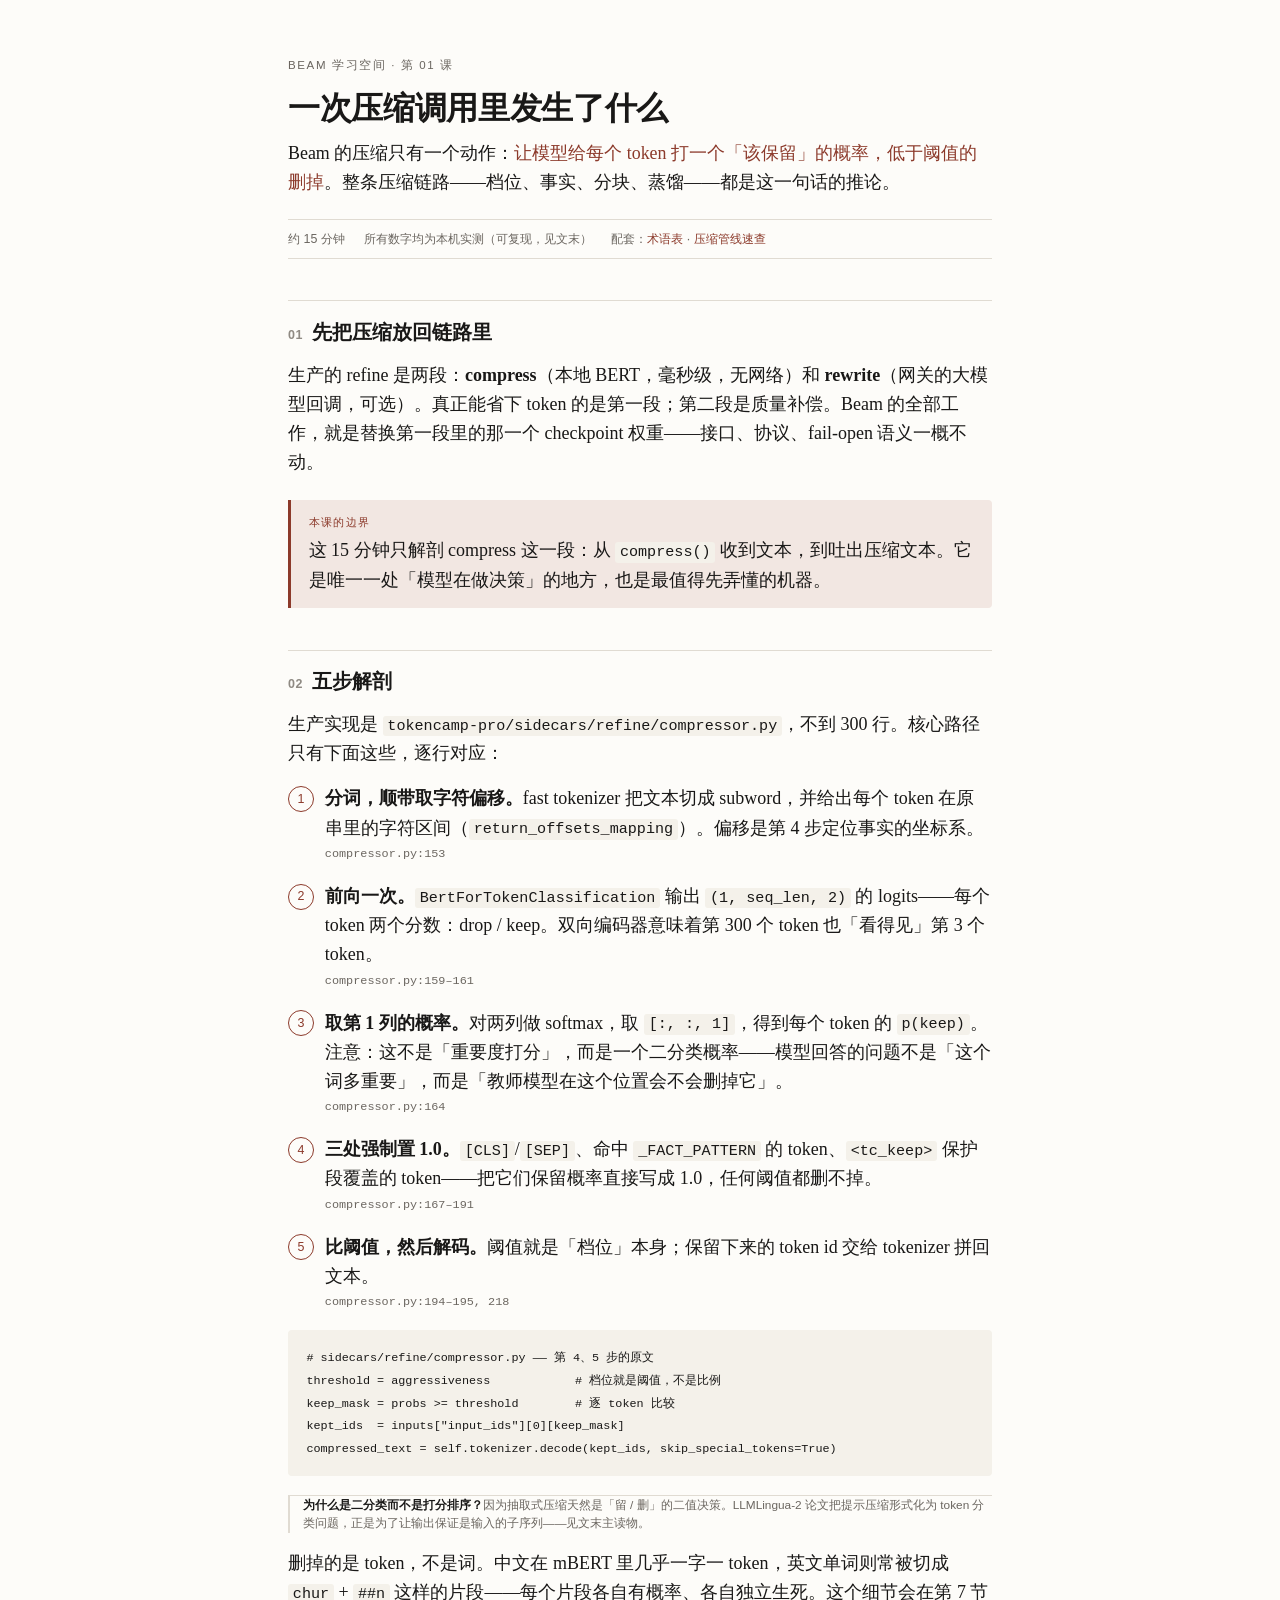
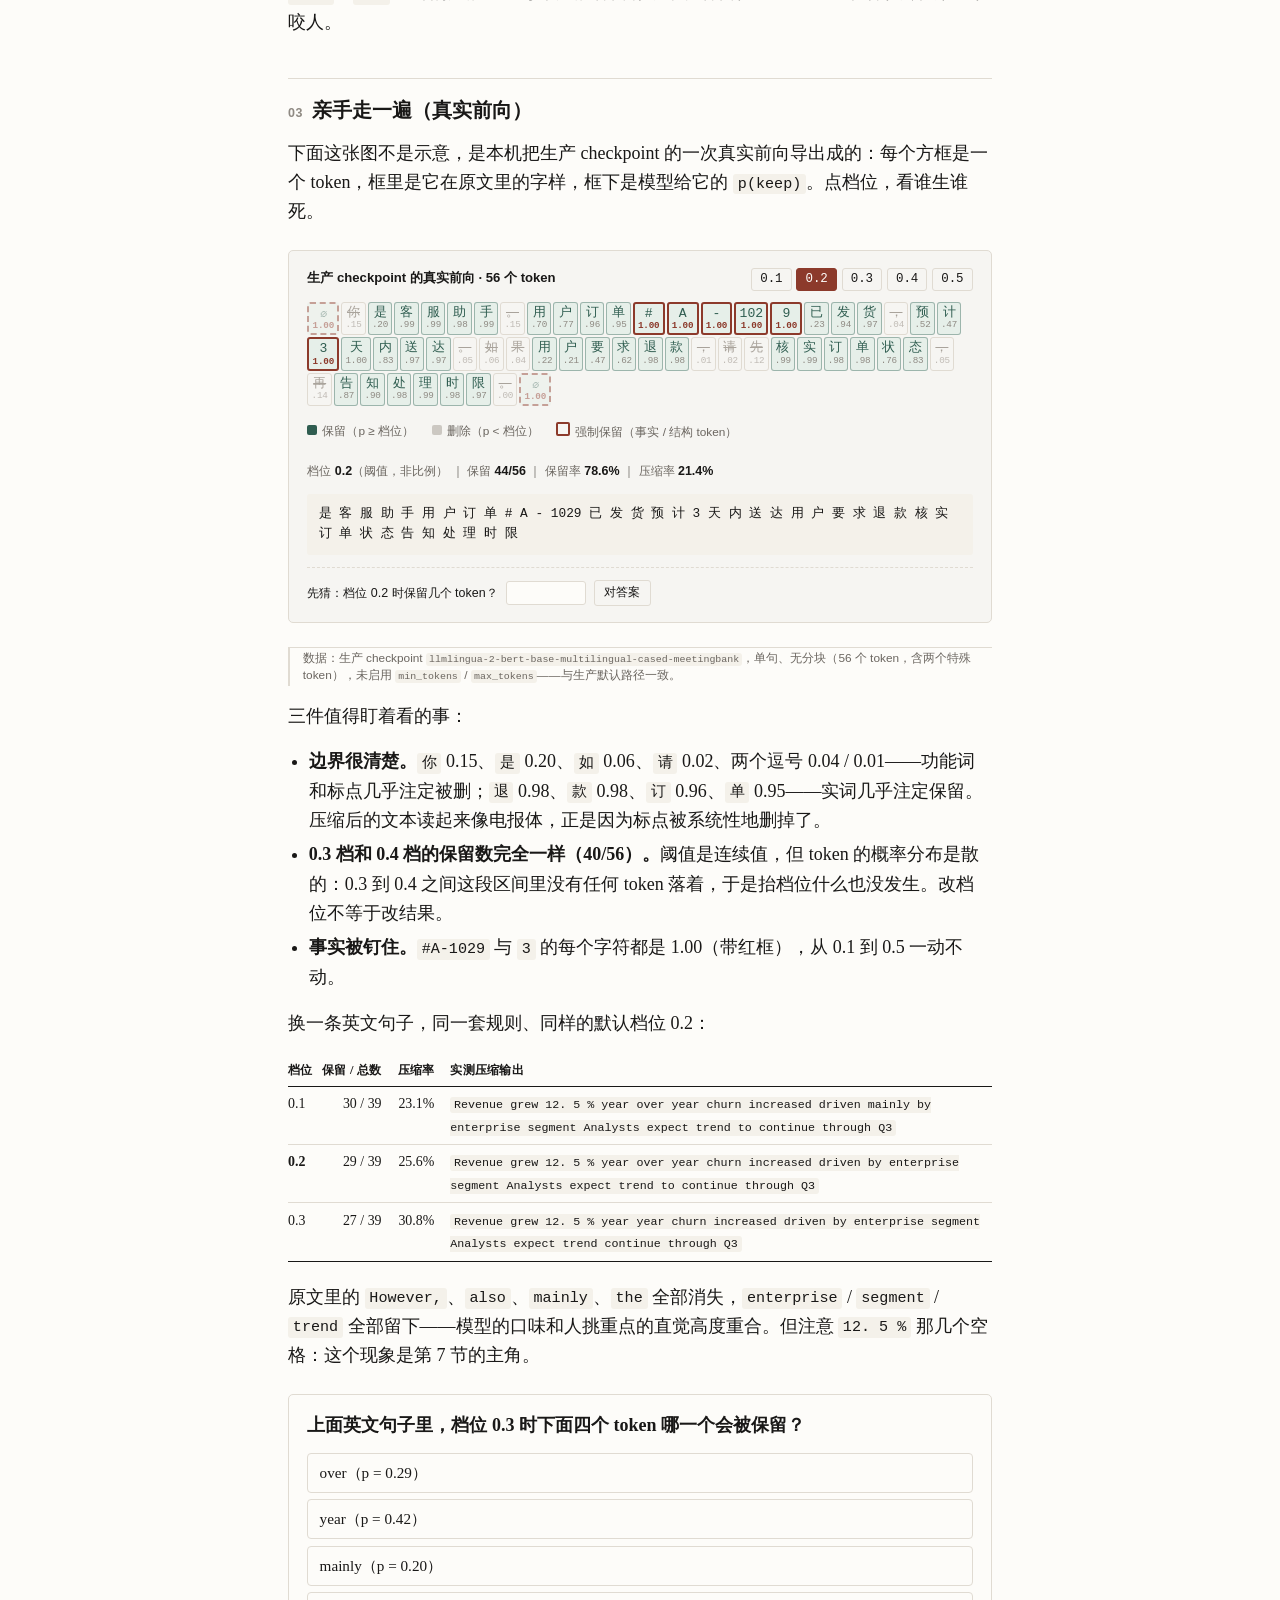
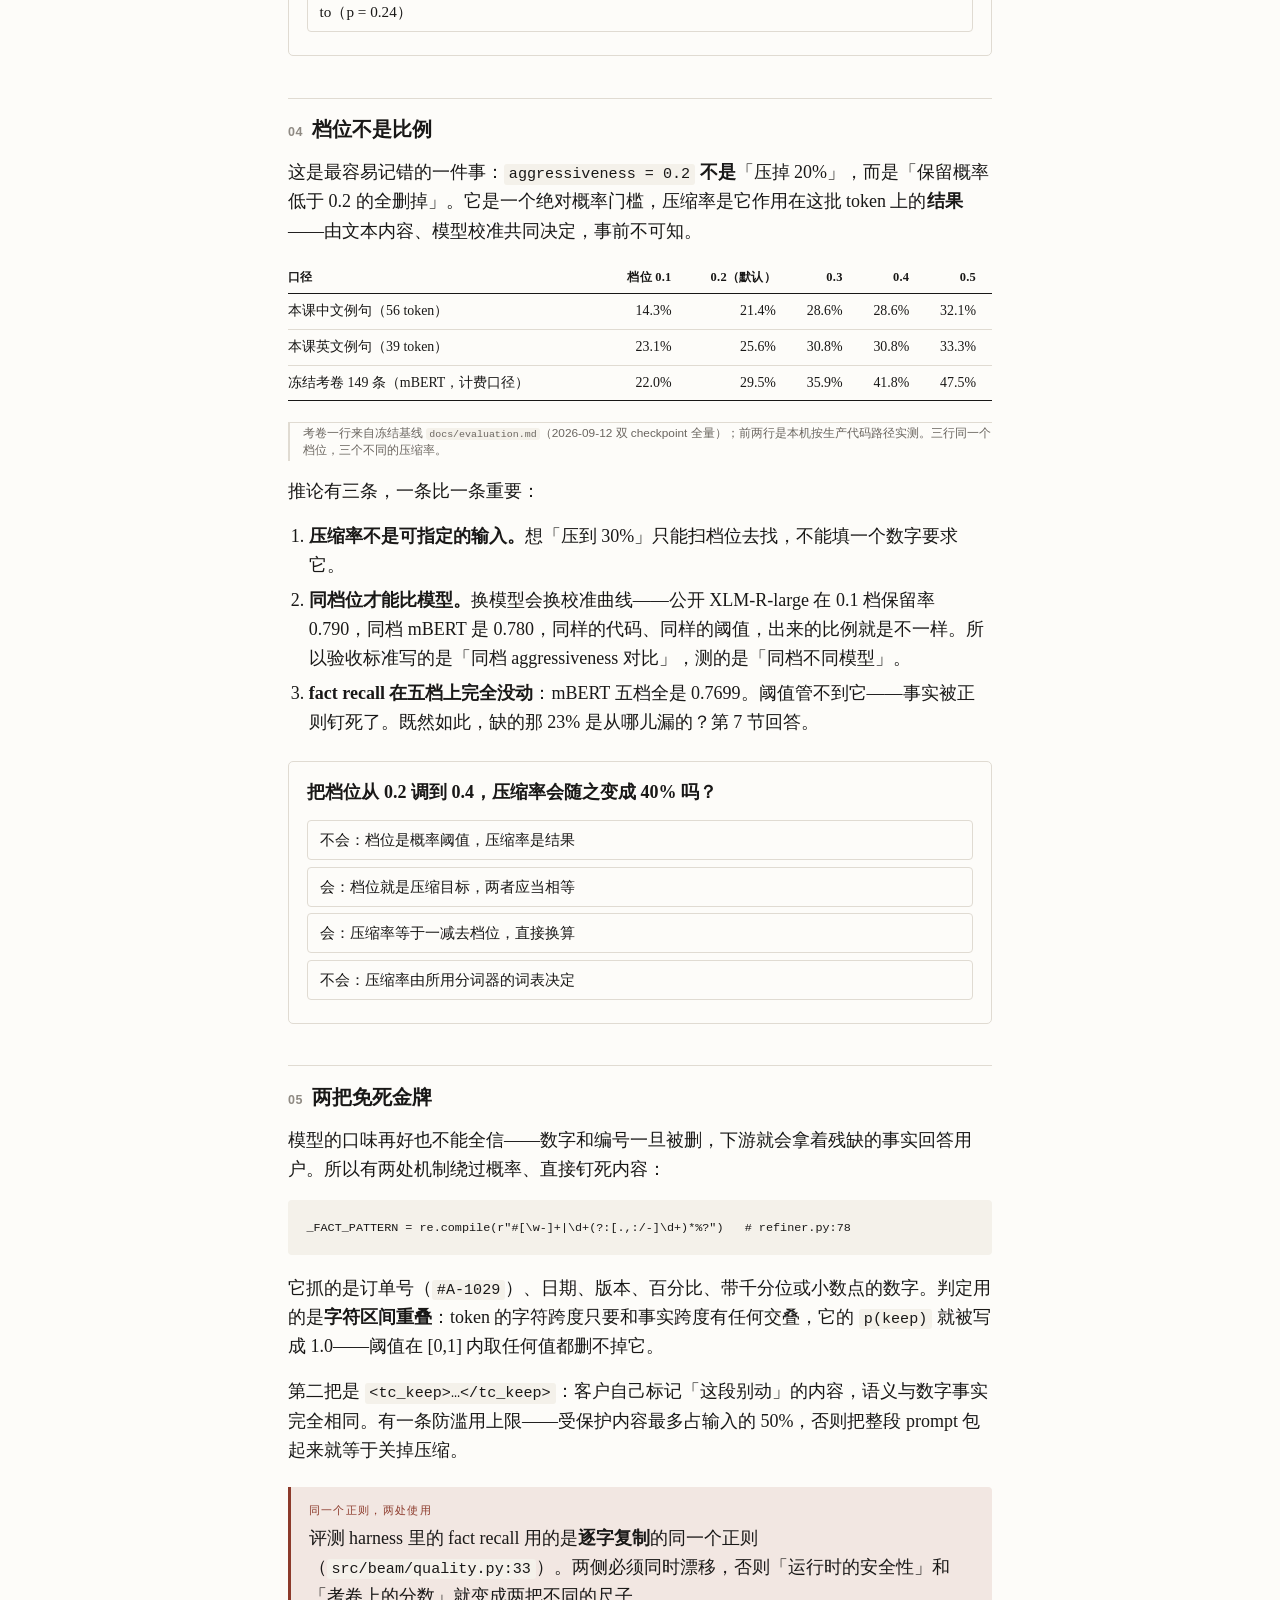
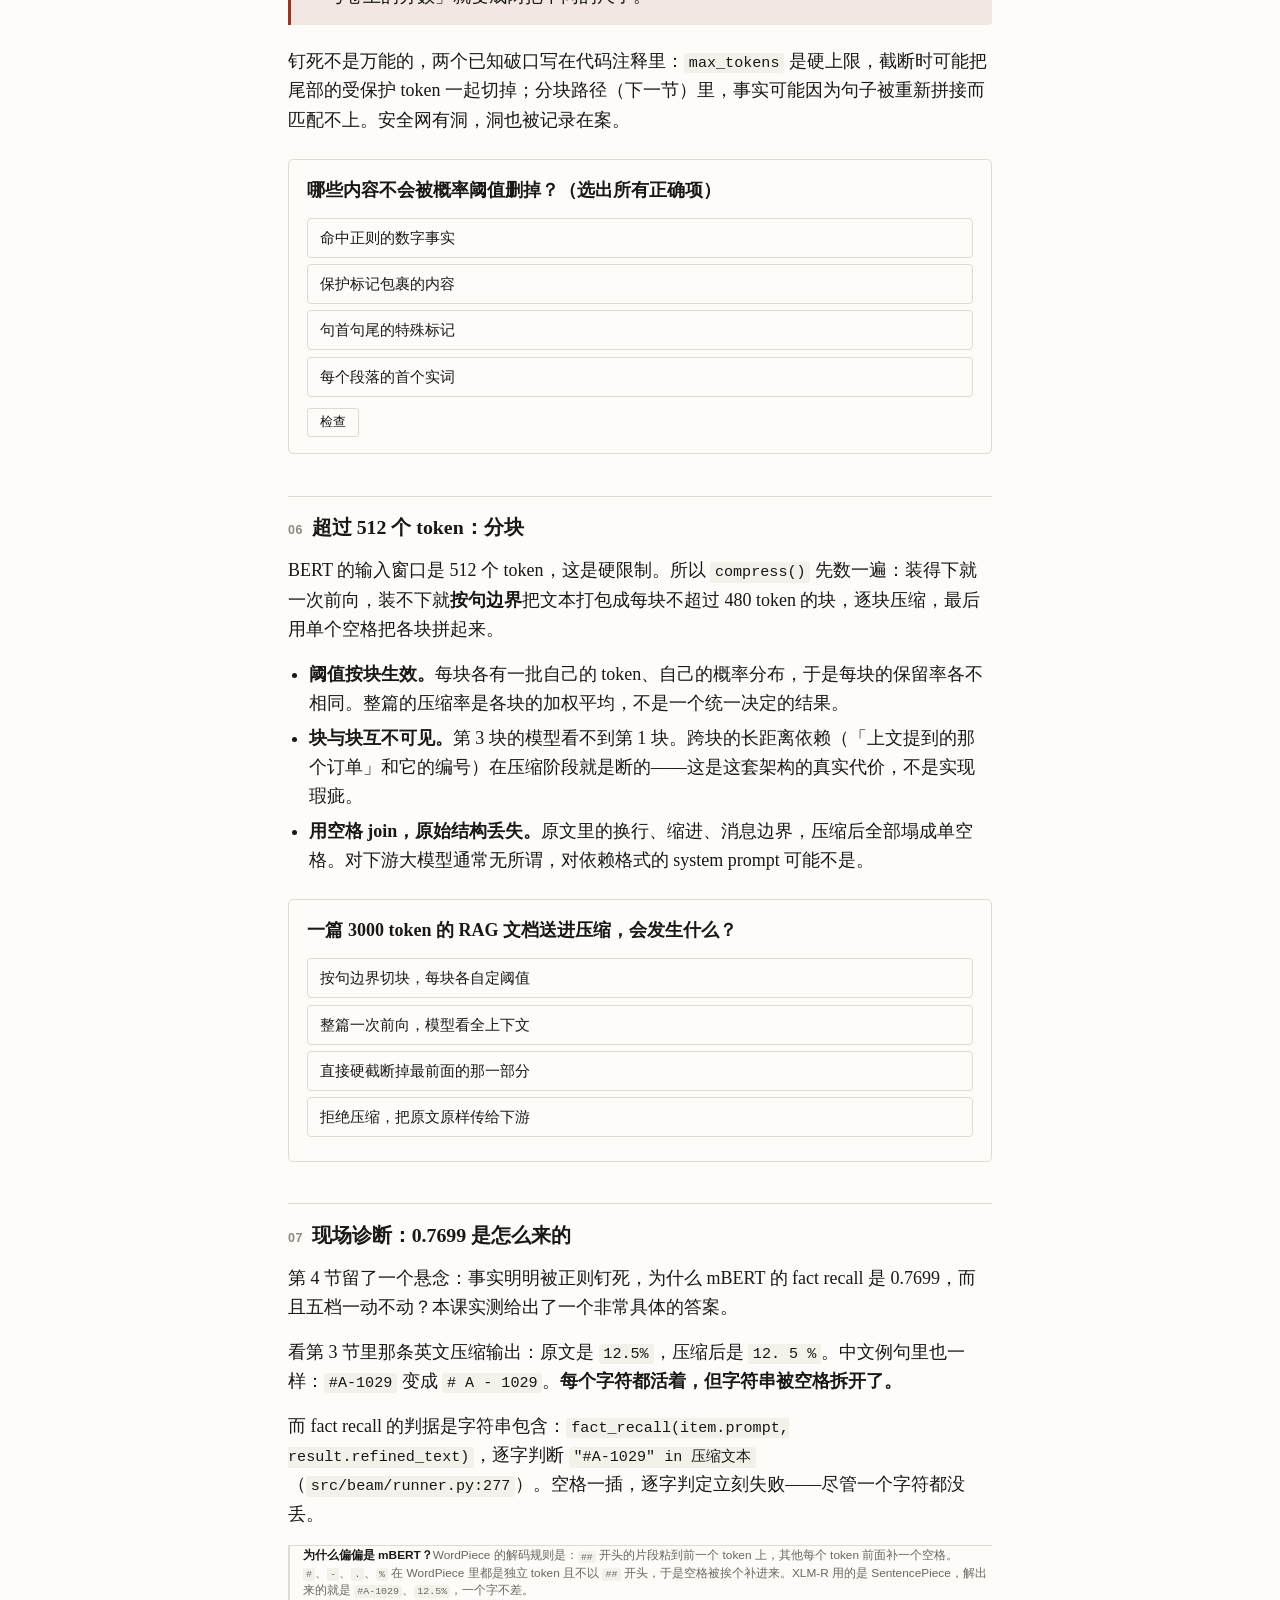
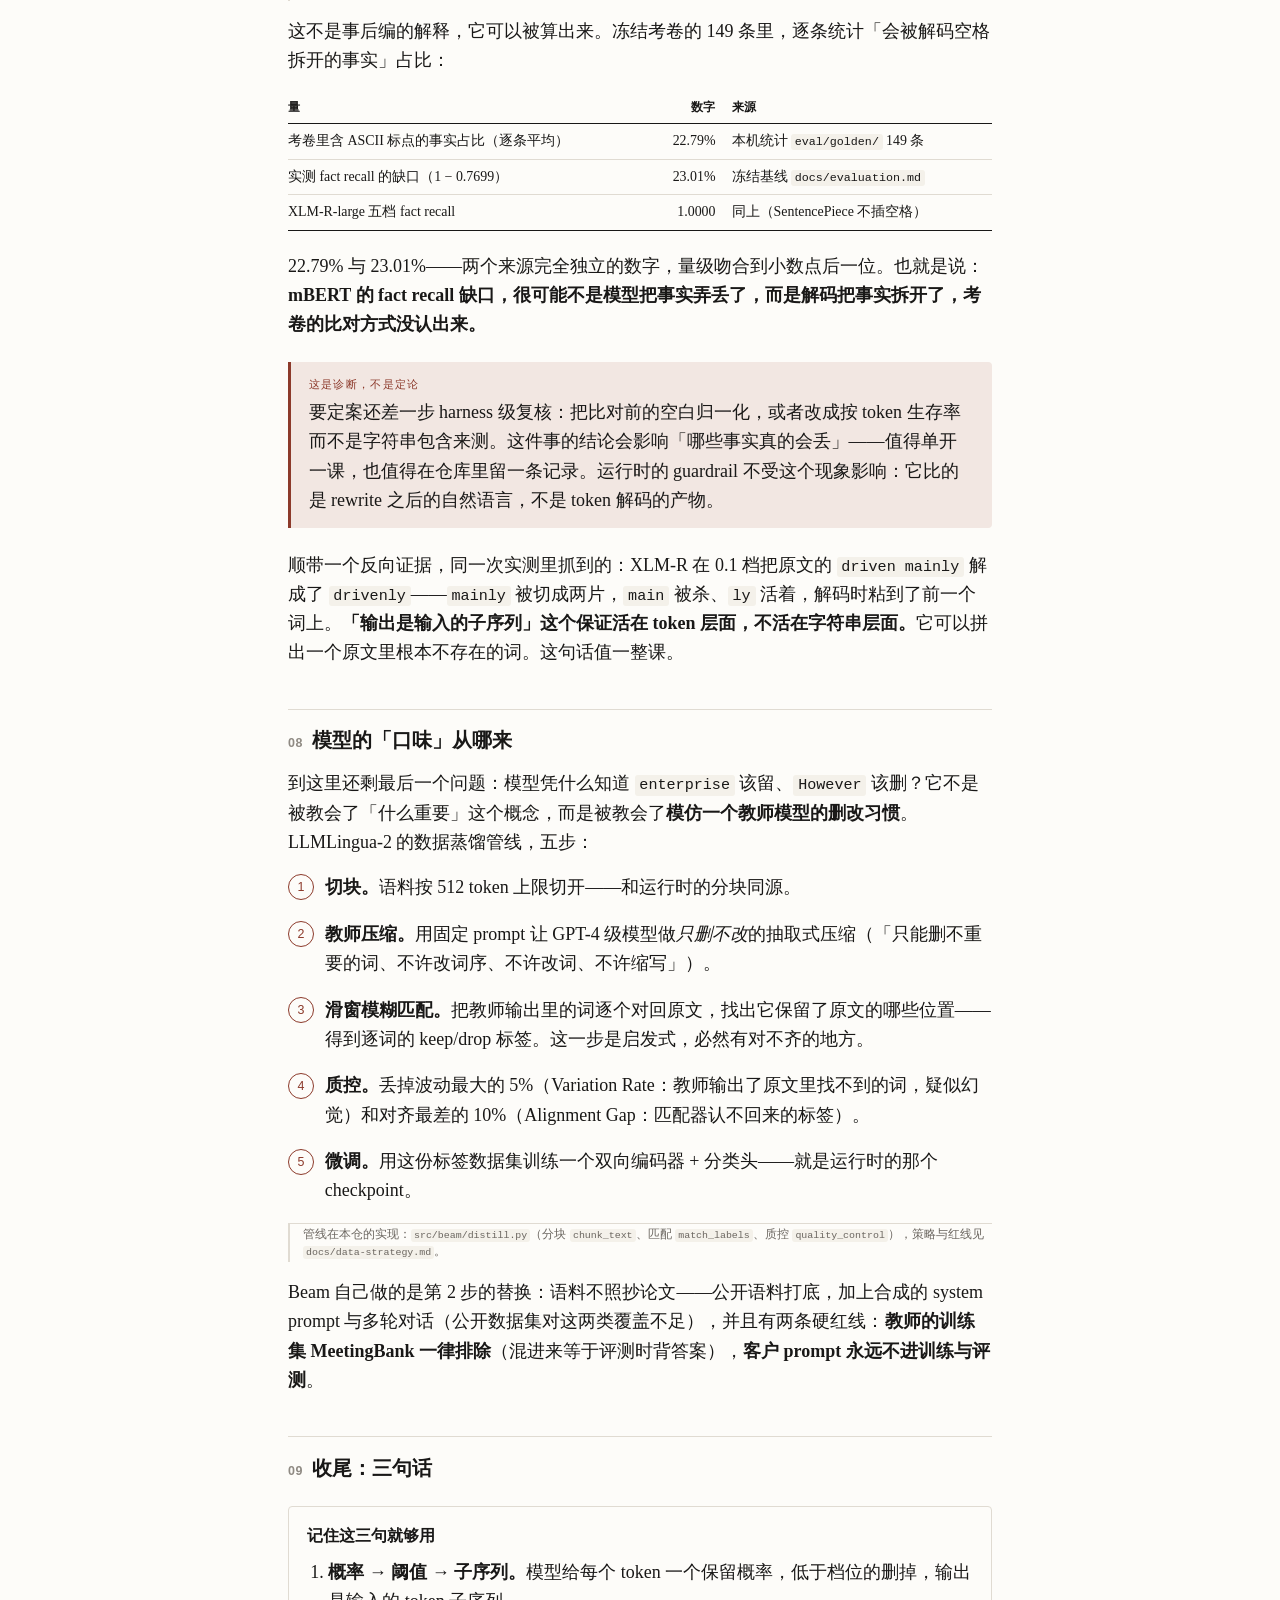
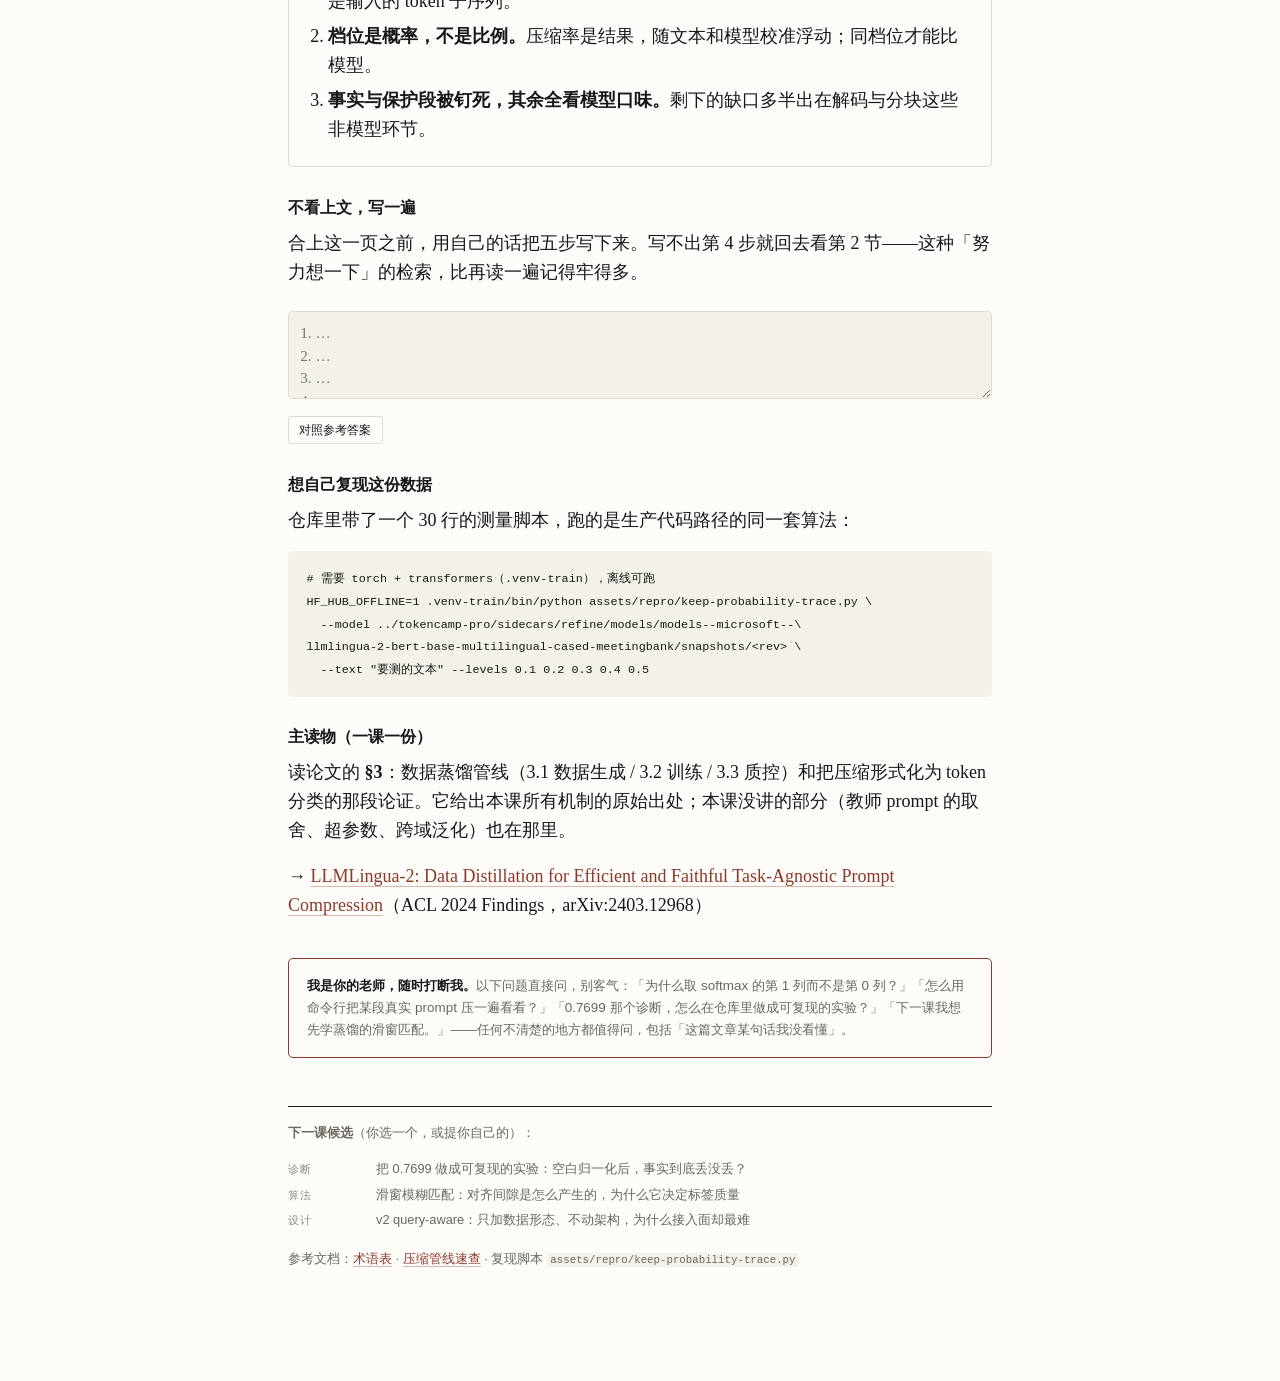
==== commit bf0d6790: "chore: rename project to beam Package src/leia -> src/beam, command family leia -> beam, tests, mani" ====
--- a/lessons/0001-what-happens-when-compress-runs.html
+++ b/lessons/0001-what-happens-when-compress-runs.html
@@ -3,16 +3,16 @@
 <head>
 <meta charset="utf-8">
 <meta name="viewport" content="width=device-width, initial-scale=1">
-<title>第 01 课 · 一次压缩调用里发生了什么 — Leia 学习空间</title>
+<title>第 01 课 · 一次压缩调用里发生了什么 — Beam 学习空间</title>
 <link rel="stylesheet" href="../assets/lesson.css">
 </head>
 <body>
 <main class="lesson">
 
-<p class="eyebrow">Leia 学习空间 · 第 01 课</p>
+<p class="eyebrow">Beam 学习空间 · 第 01 课</p>
 <h1>一次压缩调用里发生了什么</h1>
 
-<p class="lede">Leia 的压缩只有一个动作：<em>让模型给每个 token 打一个「该保留」的概率，低于阈值的删掉</em>。整条压缩链路——档位、事实、分块、蒸馏——都是这一句话的推论。</p>
+<p class="lede">Beam 的压缩只有一个动作：<em>让模型给每个 token 打一个「该保留」的概率，低于阈值的删掉</em>。整条压缩链路——档位、事实、分块、蒸馏——都是这一句话的推论。</p>
 
 <p class="meta">
   <span>约 15 分钟</span>
@@ -22,7 +22,7 @@
 
 <h2><span class="num">01</span>先把压缩放回链路里</h2>
 
-<p>生产的 refine 是两段：<strong>compress</strong>（本地 BERT，毫秒级，无网络）和 <strong>rewrite</strong>（网关的大模型回调，可选）。真正能省下 token 的是第一段；第二段是质量补偿。Leia 的全部工作，就是替换第一段里的那一个 checkpoint 权重——接口、协议、fail-open 语义一概不动。</p>
+<p>生产的 refine 是两段：<strong>compress</strong>（本地 BERT，毫秒级，无网络）和 <strong>rewrite</strong>（网关的大模型回调，可选）。真正能省下 token 的是第一段；第二段是质量补偿。Beam 的全部工作，就是替换第一段里的那一个 checkpoint 权重——接口、协议、fail-open 语义一概不动。</p>
 
 <div class="callout">
   <span class="label">本课的边界</span>
@@ -152,7 +152,7 @@
 
 <div class="callout">
   <span class="label">同一个正则，两处使用</span>
-  <p>评测 harness 里的 fact recall 用的是<strong>逐字复制</strong>的同一个正则（<code>src/leia/quality.py:33</code>）。两侧必须同时漂移，否则「运行时的安全性」和「考卷上的分数」就变成两把不同的尺子。</p>
+  <p>评测 harness 里的 fact recall 用的是<strong>逐字复制</strong>的同一个正则（<code>src/beam/quality.py:33</code>）。两侧必须同时漂移，否则「运行时的安全性」和「考卷上的分数」就变成两把不同的尺子。</p>
 </div>
 
 <p>钉死不是万能的，两个已知破口写在代码注释里：<code>max_tokens</code> 是硬上限，截断时可能把尾部的受保护 token 一起切掉；分块路径（下一节）里，事实可能因为句子被重新拼接而匹配不上。安全网有洞，洞也被记录在案。</p>
@@ -192,7 +192,7 @@
 
 <p>看第 3 节里那条英文压缩输出：原文是 <code>12.5%</code>，压缩后是 <code>12. 5 %</code>。中文例句里也一样：<code>#A-1029</code> 变成 <code># A - 1029</code>。<strong>每个字符都活着，但字符串被空格拆开了。</strong></p>
 
-<p>而 fact recall 的判据是字符串包含：<code>fact_recall(item.prompt, result.refined_text)</code>，逐字判断 <code>"#A-1029" in 压缩文本</code>（<code>src/leia/runner.py:277</code>）。空格一插，逐字判定立刻失败——尽管一个字符都没丢。</p>
+<p>而 fact recall 的判据是字符串包含：<code>fact_recall(item.prompt, result.refined_text)</code>，逐字判断 <code>"#A-1029" in 压缩文本</code>（<code>src/beam/runner.py:277</code>）。空格一插，逐字判定立刻失败——尽管一个字符都没丢。</p>
 
 <p class="note"><b>为什么偏偏是 mBERT？</b>WordPiece 的解码规则是：<code>##</code> 开头的片段粘到前一个 token 上，其他每个 token 前面补一个空格。<code>#</code>、<code>-</code>、<code>.</code>、<code>%</code> 在 WordPiece 里都是独立 token 且不以 <code>##</code> 开头，于是空格被挨个补进来。XLM-R 用的是 SentencePiece，解出来的就是 <code>#A-1029</code>、<code>12.5%</code>，一个字不差。</p>
 
@@ -228,9 +228,9 @@
   <li><strong>微调。</strong>用这份标签数据集训练一个双向编码器 + 分类头——就是运行时的那个 checkpoint。</li>
 </ol>
 
-<p class="note">管线在本仓的实现：<code>src/leia/distill.py</code>（分块 <code>chunk_text</code>、匹配 <code>match_labels</code>、质控 <code>quality_control</code>），策略与红线见 <code>docs/data-strategy.md</code>。</p>
-
-<p>Leia 自己做的是第 2 步的替换：语料不照抄论文——公开语料打底，加上合成的 system prompt 与多轮对话（公开数据集对这两类覆盖不足），并且有两条硬红线：<strong>教师的训练集 MeetingBank 一律排除</strong>（混进来等于评测时背答案），<strong>客户 prompt 永远不进训练与评测</strong>。</p>
+<p class="note">管线在本仓的实现：<code>src/beam/distill.py</code>（分块 <code>chunk_text</code>、匹配 <code>match_labels</code>、质控 <code>quality_control</code>），策略与红线见 <code>docs/data-strategy.md</code>。</p>
+
+<p>Beam 自己做的是第 2 步的替换：语料不照抄论文——公开语料打底，加上合成的 system prompt 与多轮对话（公开数据集对这两类覆盖不足），并且有两条硬红线：<strong>教师的训练集 MeetingBank 一律排除</strong>（混进来等于评测时背答案），<strong>客户 prompt 永远不进训练与评测</strong>。</p>
 
 <h2><span class="num">09</span>收尾：三句话</h2>
 
@@ -291,7 +291,7 @@
 <script src="../assets/threshold-sim.js"></script>
 <script src="../assets/quiz.js"></script>
 <script>
-  ThresholdSim.mount(document.getElementById("sim-zh"), window.LEIA_TRACE_ZH, {
+  ThresholdSim.mount(document.getElementById("sim-zh"), window.BEAM_TRACE_ZH, {
     title: "生产 checkpoint 的真实前向 · 56 个 token",
     initial: 0.2
   });
--- a/assets/lesson.css
+++ b/assets/lesson.css
@@ -1,5 +1,5 @@
 /* ==========================================================================
-   lesson.css — shared stylesheet for the Leia teaching workspace
+   lesson.css — shared stylesheet for the Beam teaching workspace
    Linked by every lesson and reference document so the course reads as one
    document family. Plain CSS, no build step, works from file:// and prints.
    ========================================================================== */
